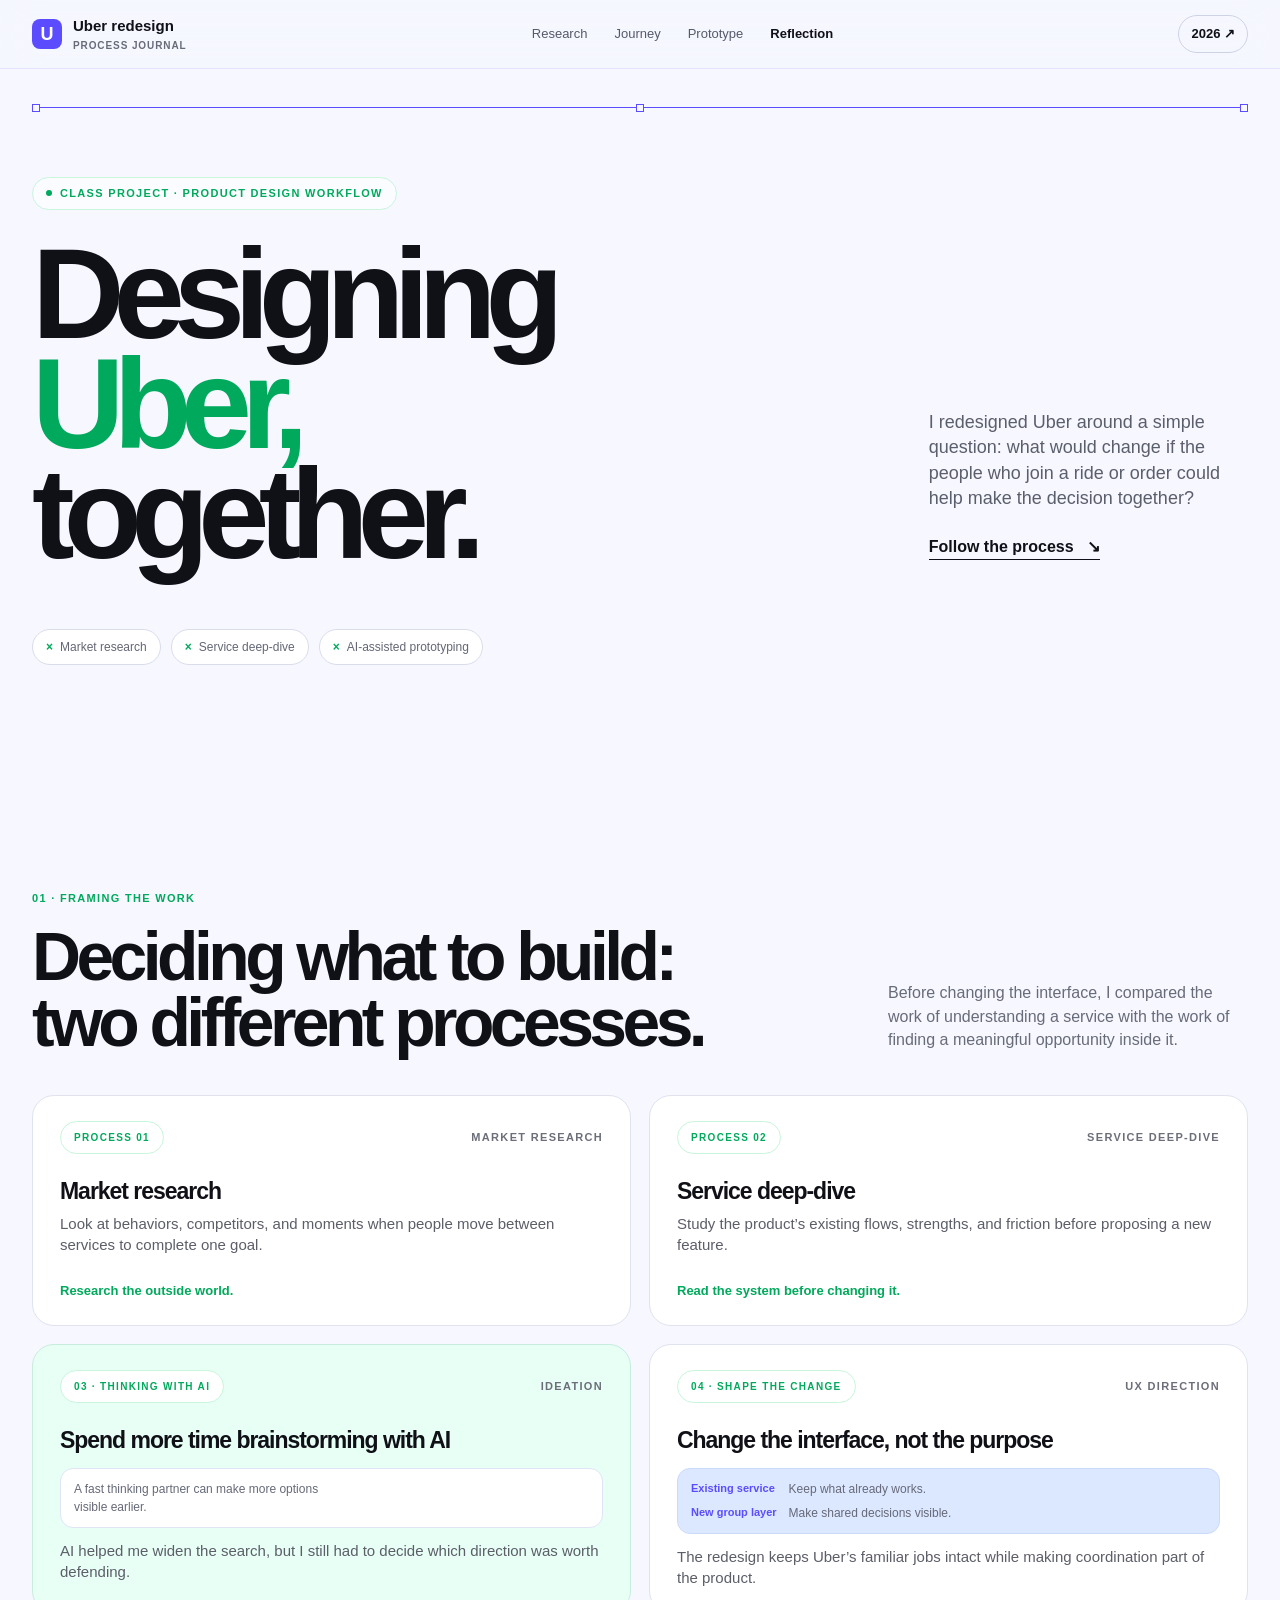
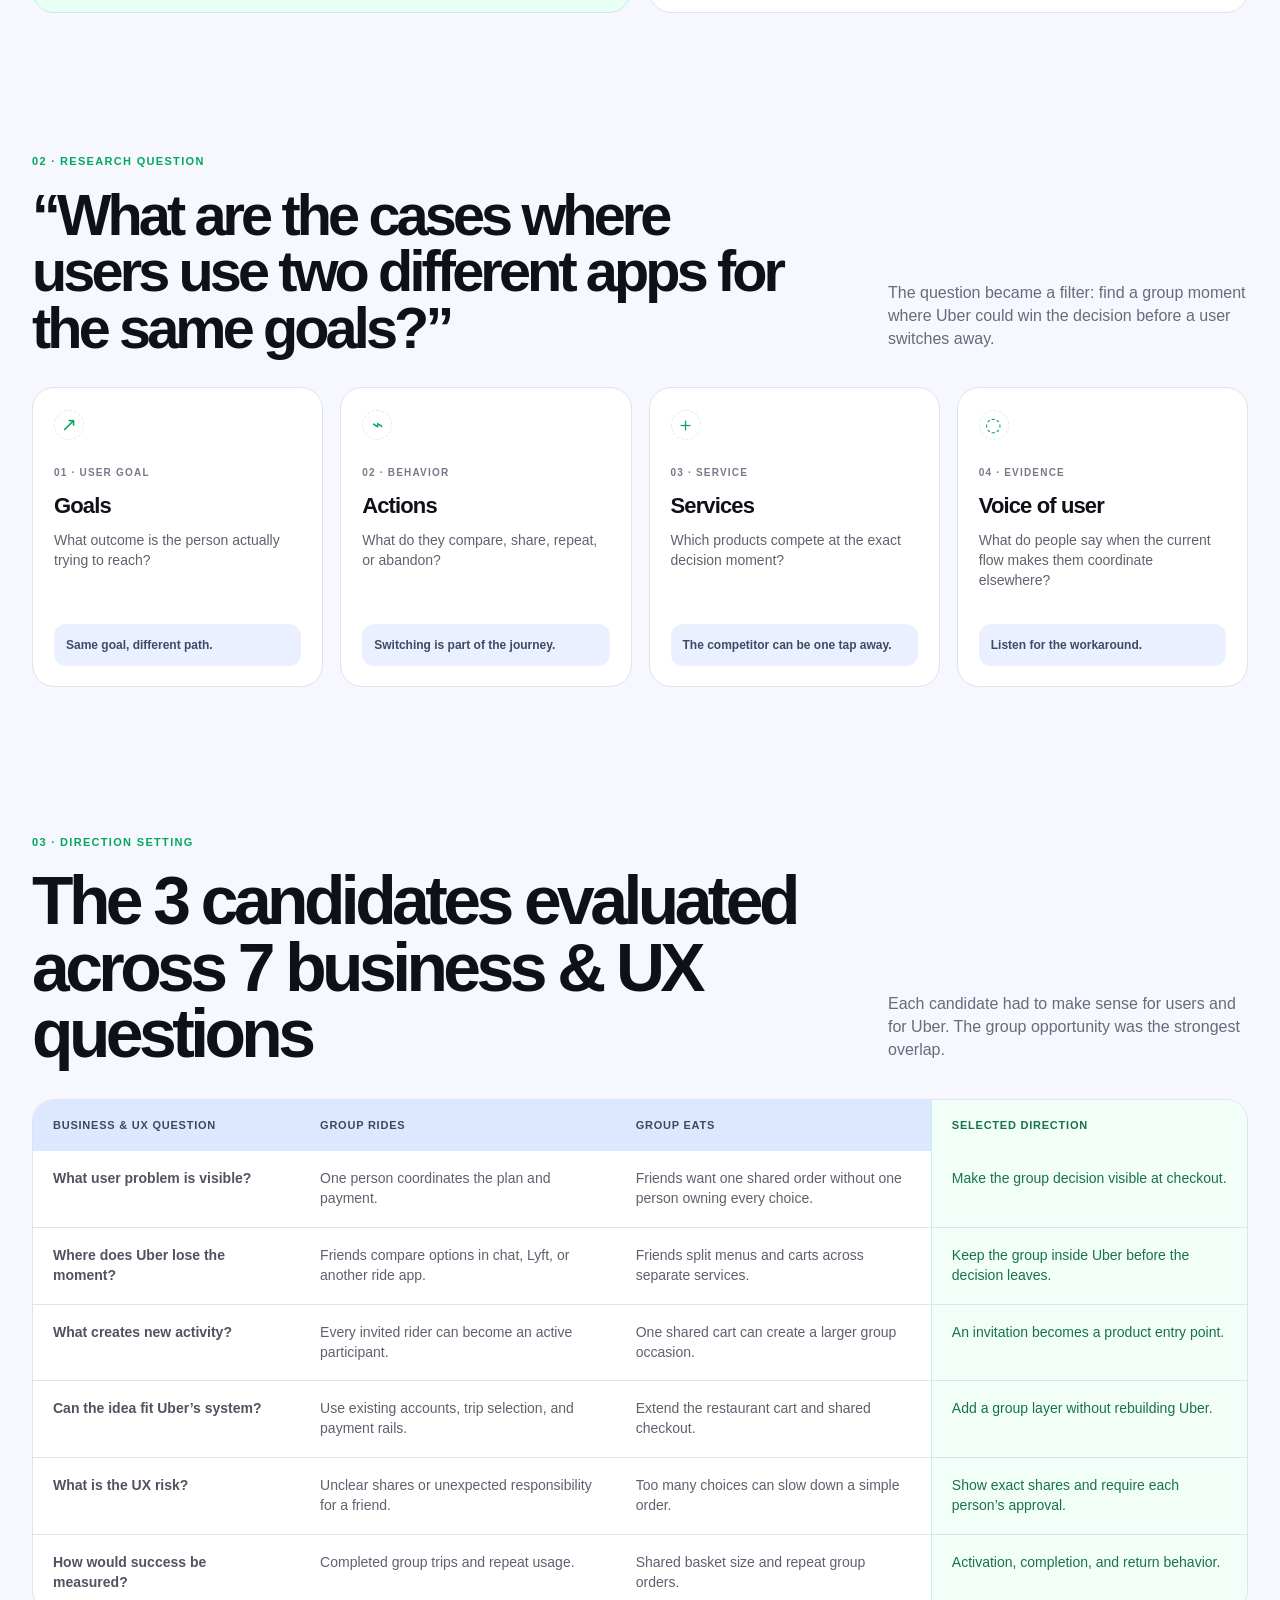
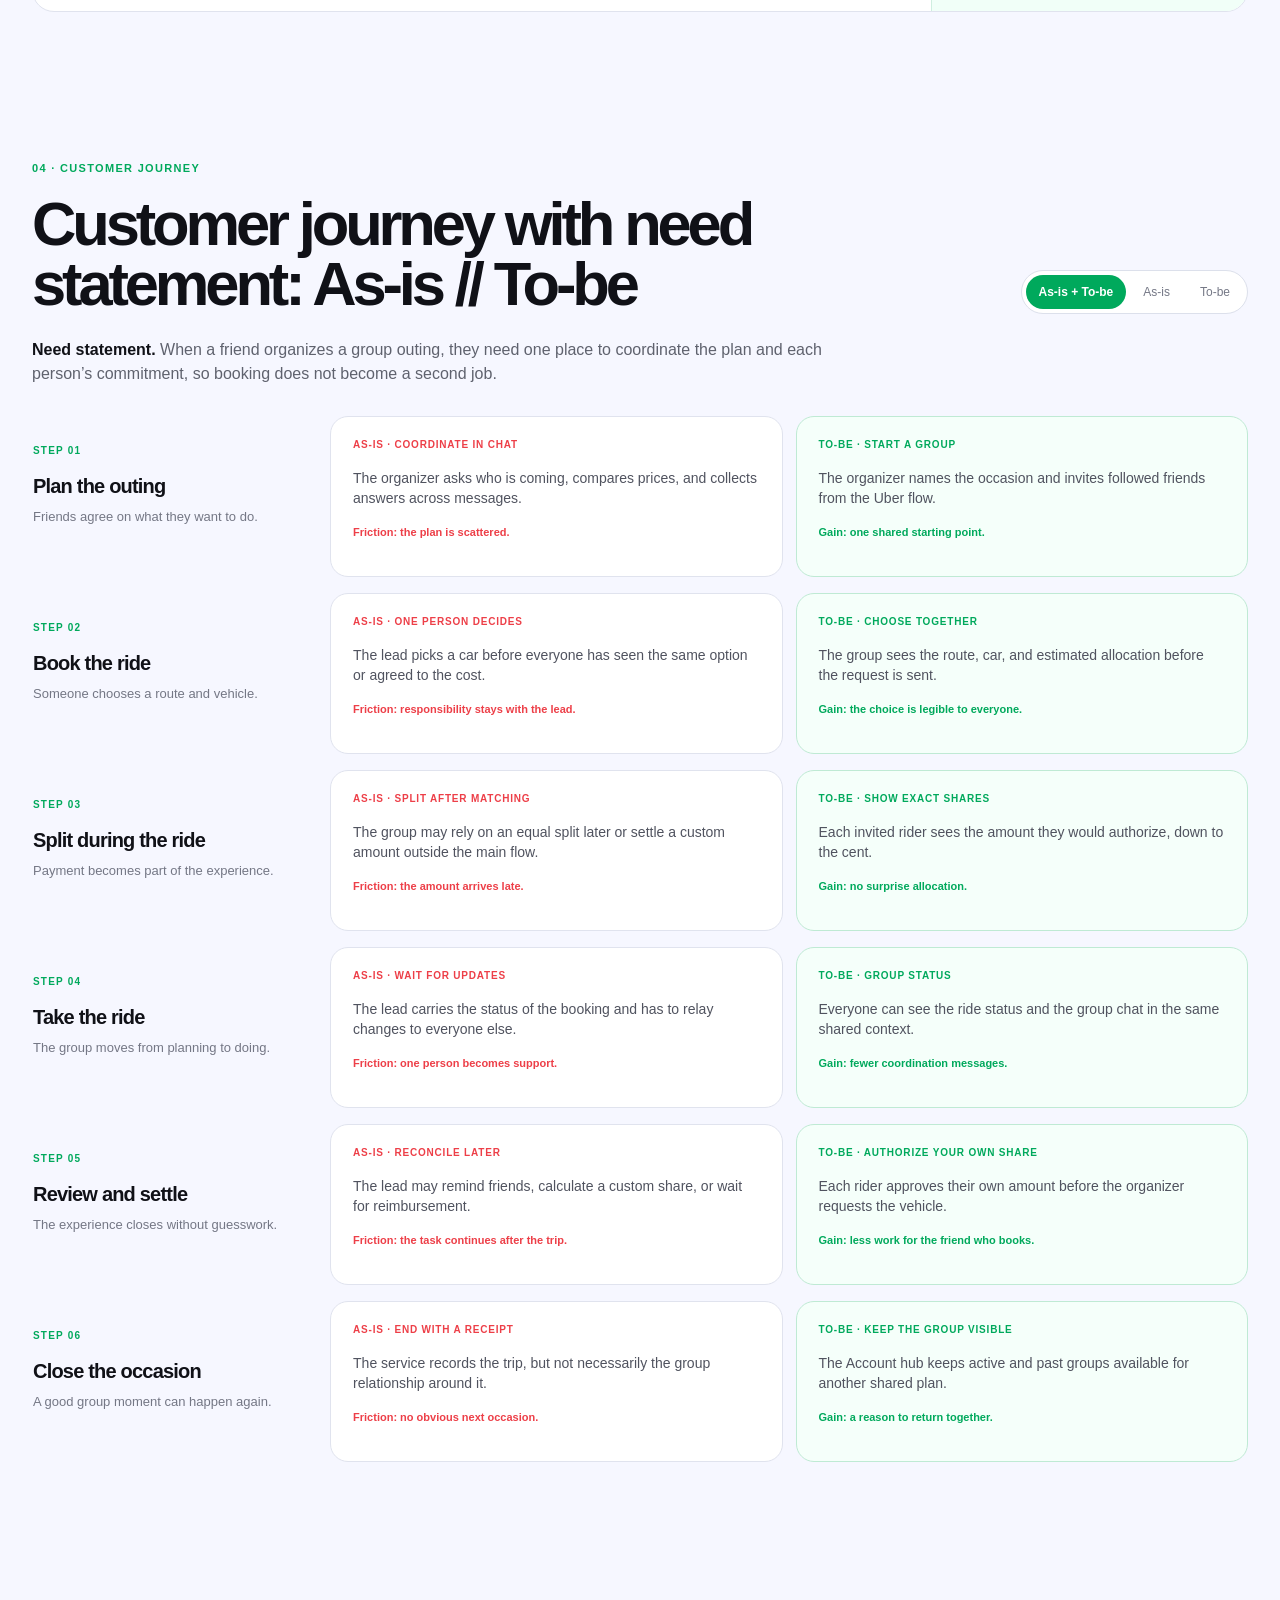
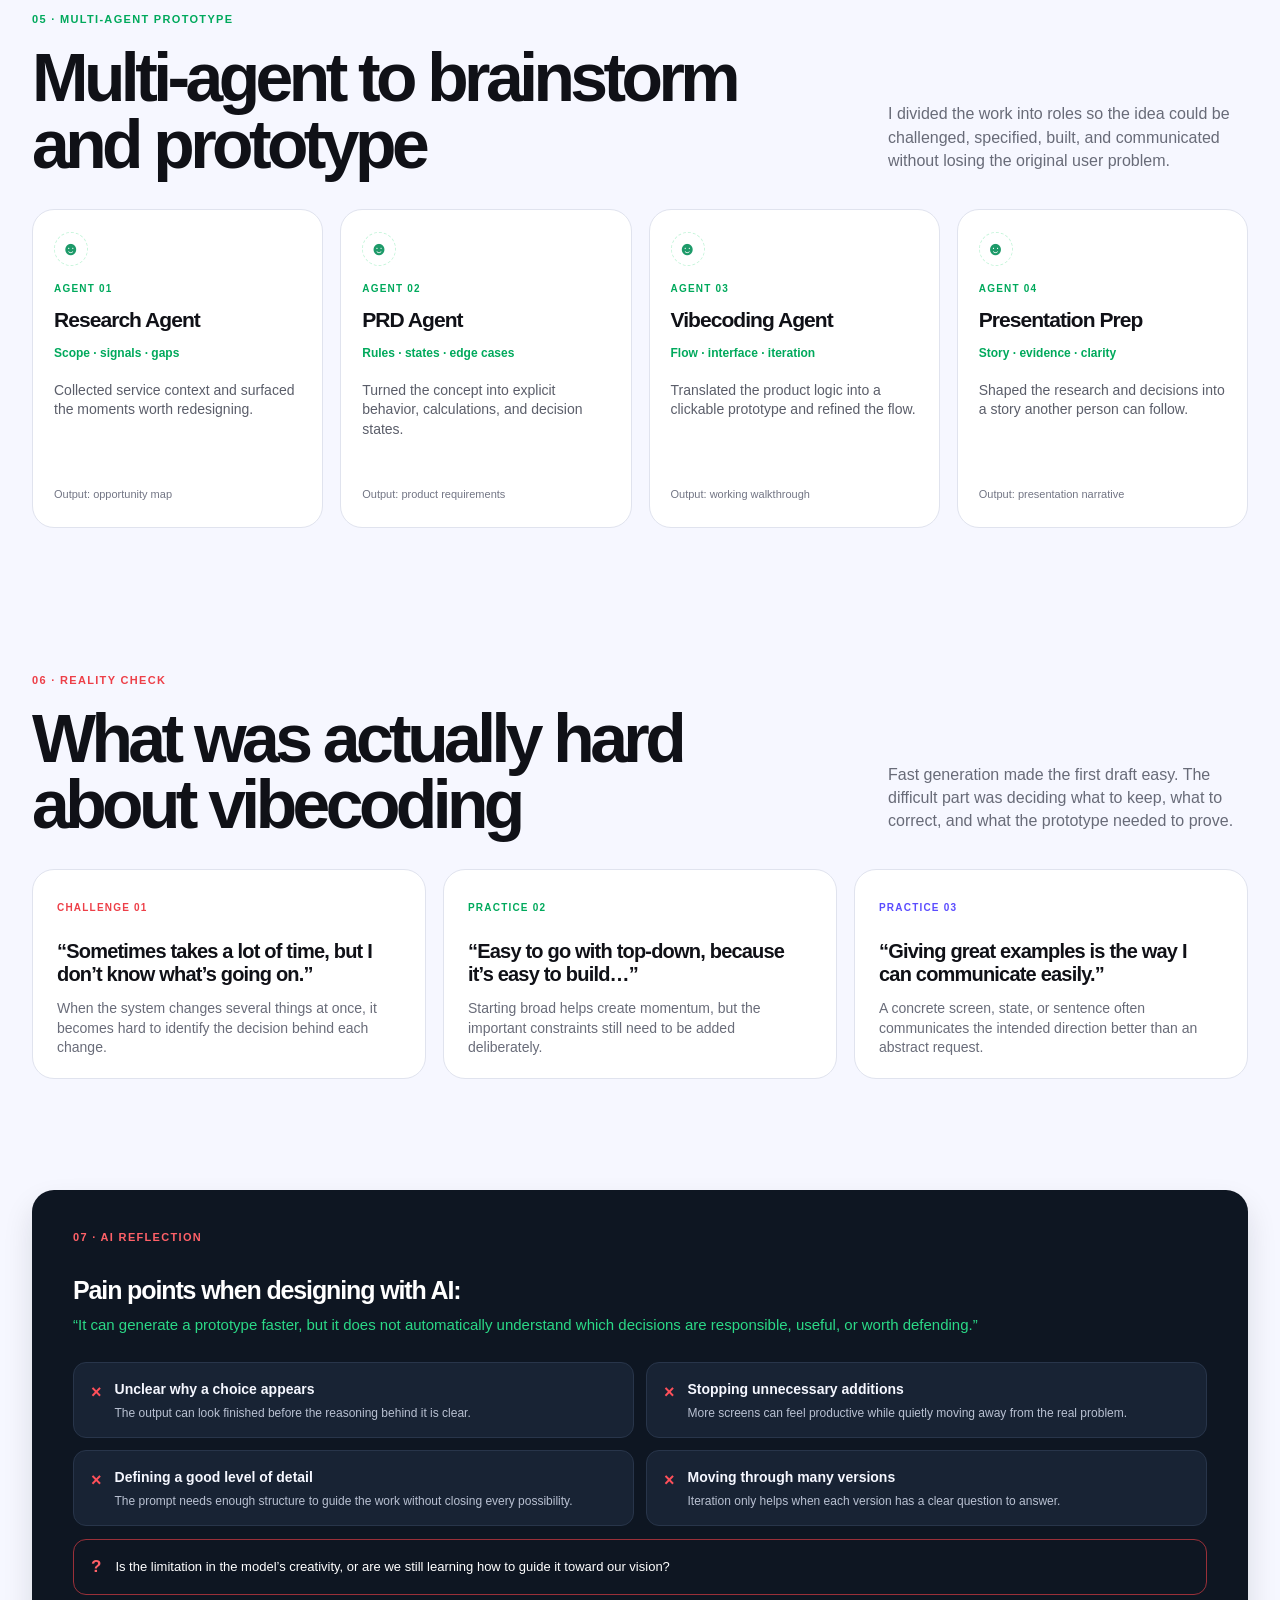
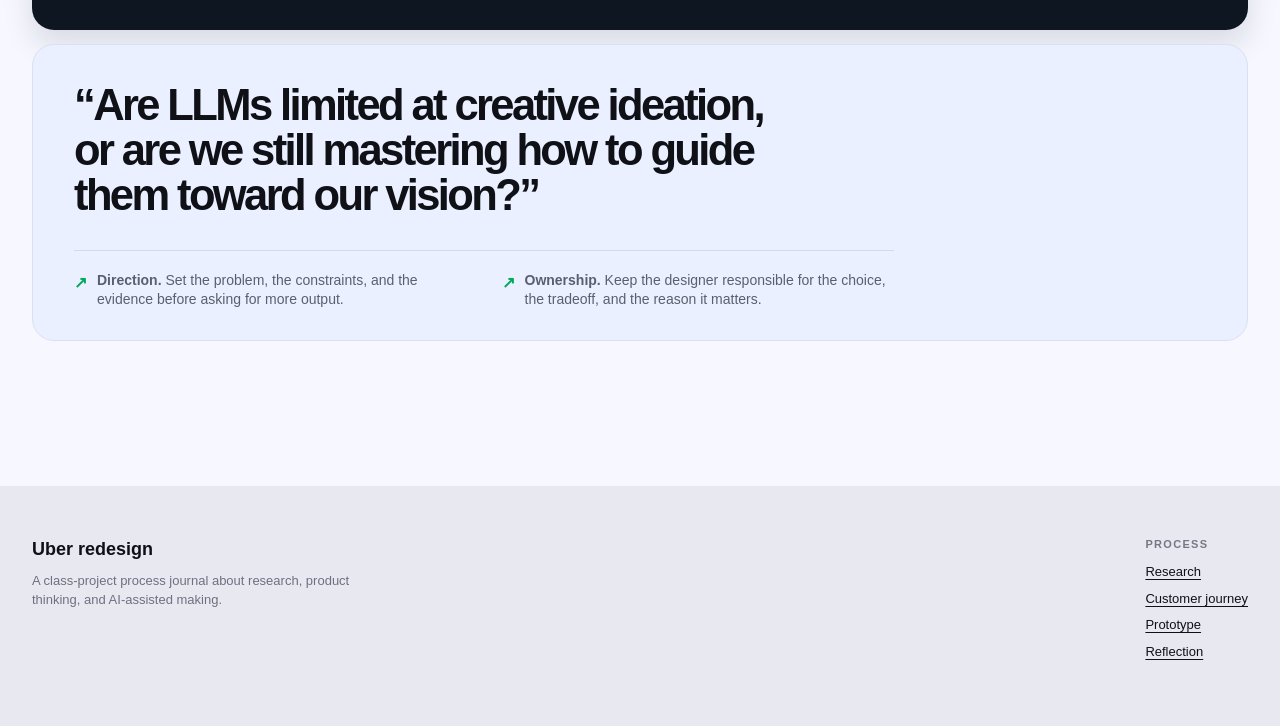
==== index.html @ 19edc10a "Add files via upload" ====
<!doctype html>
<html lang="en">
  <head>
    <meta charset="utf-8">
    <meta name="viewport" content="width=device-width, initial-scale=1">
    <meta name="theme-color" content="#f6f7ff">
    <meta name="description" content="A process journal for redesigning Uber around group rides, shared food orders, and clearer coordination.">
    <title>Uber Redesign — Process Journal</title>
    <link rel="icon" type="image/svg+xml" href="data:image/svg+xml,%3Csvg xmlns='http://www.w3.org/2000/svg' viewBox='0 0 64 64'%3E%3Crect width='64' height='64' rx='14' fill='%235b4cff'/%3E%3Ccircle cx='23' cy='32' r='7' fill='white'/%3E%3Ccircle cx='41' cy='32' r='7' fill='white'/%3E%3C/svg%3E">
    <link rel="stylesheet" href="style.css">
    <script defer src="app.js"></script>
  </head>
  <body>
    <a class="skip-link" href="#main">Skip to content</a>
    <header class="site-header">
      <nav class="nav shell" aria-label="Main navigation">
        <a class="brand" href="#top" aria-label="Uber redesign process journal">
          <span class="brand-mark">U</span>
          <span>Uber redesign <small>process journal</small></span>
        </a>
        <div class="nav-links">
          <a href="#research">Research</a>
          <a href="#journey">Journey</a>
          <a href="#prototype">Prototype</a>
          <a href="#reflection">Reflection</a>
        </div>
        <a class="nav-cta" href="#top">2026 ↗</a>
      </nav>
    </header>

    <main id="main">
      <section id="top" class="hero shell">
        <div class="hero-rule" aria-hidden="true"><span></span><span></span><span></span></div>
        <div class="hero-eyebrow"><i></i> CLASS PROJECT · PRODUCT DESIGN WORKFLOW</div>
        <div class="hero-layout">
          <div>
            <h1>Designing<br><em>Uber,</em><br>together.</h1>
          </div>
          <div class="hero-copy">
            <p>I redesigned Uber around a simple question: what would change if the people who join a ride or order could help make the decision together?</p>
            <a class="arrow-link" href="#research">Follow the process <span aria-hidden="true">↘</span></a>
          </div>
        </div>
        <div class="hero-chips" aria-label="Process themes">
          <span>Market research</span><span>Service deep-dive</span><span>AI-assisted prototyping</span>
        </div>
      </section>

      <section id="research" class="section shell">
        <div class="section-heading">
          <div><span class="section-number green">01 · FRAMING THE WORK</span><h2>Deciding what to build:<br>two different processes.</h2></div>
          <p>Before changing the interface, I compared the work of understanding a service with the work of finding a meaningful opportunity inside it.</p>
        </div>
        <div class="process-grid">
          <article class="process-card">
            <div class="card-meta"><span class="step-pill">PROCESS 01</span><span>MARKET RESEARCH</span></div>
            <h3>Market research</h3>
            <p>Look at behaviors, competitors, and moments when people move between services to complete one goal.</p>
            <strong>Research the outside world.</strong>
          </article>
          <article class="process-card">
            <div class="card-meta"><span class="step-pill">PROCESS 02</span><span>SERVICE DEEP-DIVE</span></div>
            <h3>Service deep-dive</h3>
            <p>Study the product’s existing flows, strengths, and friction before proposing a new feature.</p>
            <strong>Read the system before changing it.</strong>
          </article>
          <article class="process-card process-card--mint">
            <div class="card-meta"><span class="step-pill">03 · THINKING WITH AI</span><span>IDEATION</span></div>
            <h3>Spend more time brainstorming with AI</h3>
            <div class="mini-note">A fast thinking partner can make more options visible earlier.</div>
            <p>AI helped me widen the search, but I still had to decide which direction was worth defending.</p>
          </article>
          <article class="process-card">
            <div class="card-meta"><span class="step-pill">04 · SHAPE THE CHANGE</span><span>UX DIRECTION</span></div>
            <h3>Change the interface, not the purpose</h3>
            <div class="mini-note mini-note--blue"><b>Existing service</b><span>Keep what already works.</span><b>New group layer</b><span>Make shared decisions visible.</span></div>
            <p>The redesign keeps Uber’s familiar jobs intact while making coordination part of the product.</p>
          </article>
        </div>
      </section>

      <section id="focus" class="section shell focus-section">
        <div class="section-heading compact-heading">
          <div><span class="section-number green">02 · RESEARCH QUESTION</span><h2>“What are the cases where users use two different apps for the same goals?”</h2></div>
          <p>The question became a filter: find a group moment where Uber could win the decision before a user switches away.</p>
        </div>
        <div class="focus-grid">
          <article class="focus-card"><span class="focus-icon">↗</span><span class="focus-label">01 · USER GOAL</span><h3>Goals</h3><p>What outcome is the person actually trying to reach?</p><div class="focus-insight">Same goal, different path.</div></article>
          <article class="focus-card"><span class="focus-icon">⌁</span><span class="focus-label">02 · BEHAVIOR</span><h3>Actions</h3><p>What do they compare, share, repeat, or abandon?</p><div class="focus-insight">Switching is part of the journey.</div></article>
          <article class="focus-card"><span class="focus-icon">＋</span><span class="focus-label">03 · SERVICE</span><h3>Services</h3><p>Which products compete at the exact decision moment?</p><div class="focus-insight">The competitor can be one tap away.</div></article>
          <article class="focus-card"><span class="focus-icon">◌</span><span class="focus-label">04 · EVIDENCE</span><h3>Voice of user</h3><p>What do people say when the current flow makes them coordinate elsewhere?</p><div class="focus-insight">Listen for the workaround.</div></article>
        </div>
      </section>

      <section id="candidates" class="section shell table-section">
        <div class="section-heading compact-heading">
          <div><span class="section-number green">03 · DIRECTION SETTING</span><h2>The 3 candidates evaluated across 7 business &amp; UX questions</h2></div>
          <p>Each candidate had to make sense for users and for Uber. The group opportunity was the strongest overlap.</p>
        </div>
        <div class="candidate-table-wrap">
          <table class="candidate-table">
            <thead><tr><th>Business &amp; UX question</th><th>Group rides</th><th>Group Eats</th><th class="selected-col">Selected direction</th></tr></thead>
            <tbody>
              <tr><th>What user problem is visible?</th><td>One person coordinates the plan and payment.</td><td>Friends want one shared order without one person owning every choice.</td><td class="selected-col">Make the group decision visible at checkout.</td></tr>
              <tr><th>Where does Uber lose the moment?</th><td>Friends compare options in chat, Lyft, or another ride app.</td><td>Friends split menus and carts across separate services.</td><td class="selected-col">Keep the group inside Uber before the decision leaves.</td></tr>
              <tr><th>What creates new activity?</th><td>Every invited rider can become an active participant.</td><td>One shared cart can create a larger group occasion.</td><td class="selected-col">An invitation becomes a product entry point.</td></tr>
              <tr><th>Can the idea fit Uber’s system?</th><td>Use existing accounts, trip selection, and payment rails.</td><td>Extend the restaurant cart and shared checkout.</td><td class="selected-col">Add a group layer without rebuilding Uber.</td></tr>
              <tr><th>What is the UX risk?</th><td>Unclear shares or unexpected responsibility for a friend.</td><td>Too many choices can slow down a simple order.</td><td class="selected-col">Show exact shares and require each person’s approval.</td></tr>
              <tr><th>How would success be measured?</th><td>Completed group trips and repeat usage.</td><td>Shared basket size and repeat group orders.</td><td class="selected-col">Activation, completion, and return behavior.</td></tr>
            </tbody>
          </table>
        </div>
      </section>

      <section id="journey" class="section shell journey-section">
        <div class="section-heading compact-heading journey-heading">
          <div><span class="section-number green">04 · CUSTOMER JOURNEY</span><h2>Customer journey with need statement: As-is // To-be</h2></div>
          <div class="journey-toggle" role="group" aria-label="Journey view"><button class="is-active" type="button" data-journey-view="both">As-is + To-be</button><button type="button" data-journey-view="as-is">As-is</button><button type="button" data-journey-view="to-be">To-be</button></div>
        </div>
        <p class="need-statement"><strong>Need statement.</strong> When a friend organizes a group outing, they need one place to coordinate the plan and each person’s commitment, so booking does not become a second job.</p>
        <div class="journey-list">
          <article class="journey-row">
            <div class="journey-step"><span>STEP 01</span><h3>Plan the outing</h3><p>Friends agree on what they want to do.</p></div>
            <div class="journey-state as-is"><b>AS-IS · COORDINATE IN CHAT</b><p>The organizer asks who is coming, compares prices, and collects answers across messages.</p><small>Friction: the plan is scattered.</small></div>
            <div class="journey-state to-be"><b>TO-BE · START A GROUP</b><p>The organizer names the occasion and invites followed friends from the Uber flow.</p><small>Gain: one shared starting point.</small></div>
          </article>
          <article class="journey-row">
            <div class="journey-step"><span>STEP 02</span><h3>Book the ride</h3><p>Someone chooses a route and vehicle.</p></div>
            <div class="journey-state as-is"><b>AS-IS · ONE PERSON DECIDES</b><p>The lead picks a car before everyone has seen the same option or agreed to the cost.</p><small>Friction: responsibility stays with the lead.</small></div>
            <div class="journey-state to-be"><b>TO-BE · CHOOSE TOGETHER</b><p>The group sees the route, car, and estimated allocation before the request is sent.</p><small>Gain: the choice is legible to everyone.</small></div>
          </article>
          <article class="journey-row">
            <div class="journey-step"><span>STEP 03</span><h3>Split during the ride</h3><p>Payment becomes part of the experience.</p></div>
            <div class="journey-state as-is"><b>AS-IS · SPLIT AFTER MATCHING</b><p>The group may rely on an equal split later or settle a custom amount outside the main flow.</p><small>Friction: the amount arrives late.</small></div>
            <div class="journey-state to-be"><b>TO-BE · SHOW EXACT SHARES</b><p>Each invited rider sees the amount they would authorize, down to the cent.</p><small>Gain: no surprise allocation.</small></div>
          </article>
          <article class="journey-row">
            <div class="journey-step"><span>STEP 04</span><h3>Take the ride</h3><p>The group moves from planning to doing.</p></div>
            <div class="journey-state as-is"><b>AS-IS · WAIT FOR UPDATES</b><p>The lead carries the status of the booking and has to relay changes to everyone else.</p><small>Friction: one person becomes support.</small></div>
            <div class="journey-state to-be"><b>TO-BE · GROUP STATUS</b><p>Everyone can see the ride status and the group chat in the same shared context.</p><small>Gain: fewer coordination messages.</small></div>
          </article>
          <article class="journey-row">
            <div class="journey-step"><span>STEP 05</span><h3>Review and settle</h3><p>The experience closes without guesswork.</p></div>
            <div class="journey-state as-is"><b>AS-IS · RECONCILE LATER</b><p>The lead may remind friends, calculate a custom share, or wait for reimbursement.</p><small>Friction: the task continues after the trip.</small></div>
            <div class="journey-state to-be"><b>TO-BE · AUTHORIZE YOUR OWN SHARE</b><p>Each rider approves their own amount before the organizer requests the vehicle.</p><small>Gain: less work for the friend who books.</small></div>
          </article>
          <article class="journey-row">
            <div class="journey-step"><span>STEP 06</span><h3>Close the occasion</h3><p>A good group moment can happen again.</p></div>
            <div class="journey-state as-is"><b>AS-IS · END WITH A RECEIPT</b><p>The service records the trip, but not necessarily the group relationship around it.</p><small>Friction: no obvious next occasion.</small></div>
            <div class="journey-state to-be"><b>TO-BE · KEEP THE GROUP VISIBLE</b><p>The Account hub keeps active and past groups available for another shared plan.</p><small>Gain: a reason to return together.</small></div>
          </article>
        </div>
      </section>

      <section id="prototype" class="section shell prototype-section">
        <div class="section-heading compact-heading">
          <div><span class="section-number green">05 · MULTI-AGENT PROTOTYPE</span><h2>Multi-agent to brainstorm and prototype</h2></div>
          <p>I divided the work into roles so the idea could be challenged, specified, built, and communicated without losing the original user problem.</p>
        </div>
        <div class="agent-grid">
          <article class="agent-card"><span class="agent-avatar">☻</span><span class="agent-id">AGENT 01</span><h3>Research Agent</h3><b>Scope · signals · gaps</b><p>Collected service context and surfaced the moments worth redesigning.</p><small>Output: opportunity map</small></article>
          <article class="agent-card"><span class="agent-avatar">☻</span><span class="agent-id">AGENT 02</span><h3>PRD Agent</h3><b>Rules · states · edge cases</b><p>Turned the concept into explicit behavior, calculations, and decision states.</p><small>Output: product requirements</small></article>
          <article class="agent-card"><span class="agent-avatar">☻</span><span class="agent-id">AGENT 03</span><h3>Vibecoding Agent</h3><b>Flow · interface · iteration</b><p>Translated the product logic into a clickable prototype and refined the flow.</p><small>Output: working walkthrough</small></article>
          <article class="agent-card"><span class="agent-avatar">☻</span><span class="agent-id">AGENT 04</span><h3>Presentation Prep</h3><b>Story · evidence · clarity</b><p>Shaped the research and decisions into a story another person can follow.</p><small>Output: presentation narrative</small></article>
        </div>
      </section>

      <section id="hard" class="section shell hard-section">
        <div class="section-heading compact-heading">
          <div><span class="section-number coral">06 · REALITY CHECK</span><h2>What was actually hard about vibecoding</h2></div>
          <p>Fast generation made the first draft easy. The difficult part was deciding what to keep, what to correct, and what the prototype needed to prove.</p>
        </div>
        <div class="quote-grid">
          <article><span class="quote-tag">CHALLENGE 01</span><h3>“Sometimes takes a lot of time, but I don’t know what’s going on.”</h3><p>When the system changes several things at once, it becomes hard to identify the decision behind each change.</p></article>
          <article><span class="quote-tag mint">PRACTICE 02</span><h3>“Easy to go with top-down, because it’s easy to build…”</h3><p>Starting broad helps create momentum, but the important constraints still need to be added deliberately.</p></article>
          <article><span class="quote-tag blue">PRACTICE 03</span><h3>“Giving great examples is the way I can communicate easily.”</h3><p>A concrete screen, state, or sentence often communicates the intended direction better than an abstract request.</p></article>
        </div>
      </section>

      <section id="reflection" class="section shell reflection-section">
        <div class="pain-panel">
          <span class="pain-kicker">07 · AI REFLECTION</span>
          <h2>Pain points when designing with AI:</h2>
          <p class="pain-lead">“It can generate a prototype faster, but it does not automatically understand which decisions are responsible, useful, or worth defending.”</p>
          <div class="pain-grid">
            <article><span>×</span><div><h3>Unclear why a choice appears</h3><p>The output can look finished before the reasoning behind it is clear.</p></div></article>
            <article><span>×</span><div><h3>Stopping unnecessary additions</h3><p>More screens can feel productive while quietly moving away from the real problem.</p></div></article>
            <article><span>×</span><div><h3>Defining a good level of detail</h3><p>The prompt needs enough structure to guide the work without closing every possibility.</p></div></article>
            <article><span>×</span><div><h3>Moving through many versions</h3><p>Iteration only helps when each version has a clear question to answer.</p></div></article>
          </div>
          <div class="pain-question"><span>?</span><p>Is the limitation in the model’s creativity, or are we still learning how to guide it toward our vision?</p></div>
        </div>
        <div class="reflection-card">
          <h2>“Are LLMs limited at creative ideation, or are we still mastering how to guide them toward our vision?”</h2>
          <div class="reflection-columns">
            <div><span>↗</span><p><b>Direction.</b> Set the problem, the constraints, and the evidence before asking for more output.</p></div>
            <div><span>↗</span><p><b>Ownership.</b> Keep the designer responsible for the choice, the tradeoff, and the reason it matters.</p></div>
          </div>
        </div>
      </section>
    </main>

    <footer class="footer"><div class="shell footer-inner"><div><strong>Uber redesign</strong><p>A class-project process journal about research, product thinking, and AI-assisted making.</p></div><div class="footer-links"><span>PROCESS</span><a href="#research">Research</a><a href="#journey">Customer journey</a><a href="#prototype">Prototype</a><a href="#reflection">Reflection</a></div></div></footer>
  </body>
</html>
---- style.css ----
:root {
  color-scheme: light;
  --ink: #101117;
  --muted: #686b78;
  --paper: #f6f7ff;
  --white: #fff;
  --line: #e0e3ee;
  --lavender: #eaf0ff;
  --blue: #dce8ff;
  --mint: #e8fff6;
  --green: #00a95c;
  --green-soft: #c8f5dc;
  --coral: #ed3f48;
  --coral-soft: #fff0ed;
  --violet: #5b4cff;
  --dark: #0e1622;
  --radius: 22px;
}

* { box-sizing: border-box; }
html { scroll-behavior: smooth; }
body { margin: 0; background: var(--paper); color: var(--ink); font-family: -apple-system, BlinkMacSystemFont, "Segoe UI", Arial, sans-serif; line-height: 1.5; }
a { color: inherit; }
button { font: inherit; cursor: pointer; }
a:focus-visible, button:focus-visible { outline: 3px solid var(--violet); outline-offset: 3px; }
.skip-link { position: absolute; top: -100px; left: 16px; z-index: 20; padding: 10px 14px; background: var(--white); border-radius: 8px; }
.skip-link:focus { top: 12px; }
.shell { width: min(1240px, calc(100% - 64px)); margin-inline: auto; }

.site-header { position: sticky; top: 0; z-index: 10; border-bottom: 1px solid rgba(89, 76, 255, .12); background: rgba(246, 247, 255, .9); backdrop-filter: blur(18px); }
.nav { display: flex; align-items: center; justify-content: space-between; min-height: 68px; gap: 24px; }
.brand { display: inline-flex; align-items: center; gap: 11px; text-decoration: none; font-size: 15px; font-weight: 800; white-space: nowrap; }
.brand small { display: block; margin-top: 1px; color: var(--muted); font-size: 10px; font-weight: 600; letter-spacing: .09em; text-transform: uppercase; }
.brand-mark { display: grid; place-items: center; width: 30px; height: 30px; border-radius: 8px; background: var(--violet); color: #fff; font-size: 18px; }
.nav-links { display: flex; gap: 27px; }
.nav-links a, .nav-cta { color: #565968; font-size: 13px; text-decoration: none; }
.nav-links a:hover, .nav-links a.is-current, .nav-cta:hover { color: var(--ink); }
.nav-links a.is-current { font-weight: 800; }
.nav-cta { padding: 8px 12px; border: 1px solid #cdd2e4; border-radius: 999px; color: var(--ink); font-weight: 700; }

.hero { min-height: 690px; padding-top: 38px; }
.hero-rule { display: flex; justify-content: space-between; height: 9px; margin-bottom: 61px; border-top: 1px solid var(--violet); }
.hero-rule span { width: 8px; height: 8px; margin-top: -4px; border: 1px solid var(--violet); background: var(--paper); }
.hero-eyebrow, .section-number, .card-meta, .focus-label, .agent-id, .quote-tag, .pain-kicker, .footer-links span { font-size: 11px; font-weight: 800; letter-spacing: .12em; text-transform: uppercase; }
.hero-eyebrow { display: inline-flex; align-items: center; gap: 8px; padding: 7px 13px; border: 1px solid var(--green-soft); border-radius: 999px; color: var(--green); background: rgba(255,255,255,.64); }
.hero-eyebrow i { width: 6px; height: 6px; border-radius: 50%; background: var(--green); }
.hero-layout { display: grid; grid-template-columns: minmax(0, 1.45fr) minmax(260px, .55fr); gap: 55px; align-items: end; margin-top: 29px; }
.hero h1 { margin: 0; font-size: clamp(4.4rem, 10vw, 9.8rem); letter-spacing: -.085em; line-height: .86; font-weight: 760; }
.hero h1 em { color: var(--green); font-style: normal; }
.hero-copy { max-width: 335px; padding-bottom: 10px; }
.hero-copy p { margin: 0 0 23px; color: #5b5e6b; font-size: 18px; line-height: 1.42; }
.arrow-link { font-weight: 800; text-decoration: none; border-bottom: 1px solid currentColor; padding-bottom: 4px; }
.arrow-link span { margin-left: 9px; }
.hero-chips { display: flex; flex-wrap: wrap; gap: 10px; margin-top: 60px; }
.hero-chips span, .step-pill { padding: 8px 13px; border: 1px solid #d9ddea; border-radius: 999px; background: #fff; color: #646775; font-size: 12px; }
.hero-chips span::before { content: "×"; margin-right: 7px; color: var(--green); font-weight: 800; }

.section { padding-top: 126px; scroll-margin-top: 82px; }
.section-heading { display: flex; align-items: end; justify-content: space-between; gap: 44px; margin-bottom: 38px; }
.section-heading > div { max-width: 780px; }
.section-number { color: #737785; }
.section-number.green { color: var(--green); }
.section-number.coral { color: var(--coral); }
.section-heading h2 { margin: 15px 0 0; font-size: clamp(2.8rem, 5.3vw, 5.7rem); letter-spacing: -.067em; line-height: .98; font-weight: 750; }
.section-heading > p { max-width: 360px; margin: 0 0 6px; color: var(--muted); font-size: 16px; line-height: 1.45; }
.compact-heading { margin-bottom: 31px; }

.process-grid { display: grid; grid-template-columns: 1fr 1fr; gap: 18px; }
.process-card { min-height: 220px; padding: 25px 27px 24px; border: 1px solid var(--line); border-radius: var(--radius); background: #fff; }
.process-card--mint { background: var(--mint); border-color: #c7eddd; }
.card-meta { display: flex; align-items: center; justify-content: space-between; gap: 15px; color: #6c6e79; }
.step-pill { border-color: var(--green-soft); color: var(--green); font-size: 10px; }
.process-card h3 { margin: 25px 0 10px; font-size: 23px; letter-spacing: -.045em; line-height: 1.05; }
.process-card p { margin: 0; color: #5c5e68; font-size: 15px; line-height: 1.4; }
.process-card > strong { display: block; margin-top: 26px; color: var(--green); font-size: 13px; }
.mini-note { display: grid; grid-template-columns: 1fr 1fr; gap: 6px 12px; margin: 16px 0 12px; padding: 11px 13px; border: 1px solid #dfe5f5; border-radius: 13px; background: #fff; color: #666978; font-size: 12px; }
.mini-note--blue { grid-template-columns: auto 1fr; background: var(--blue); border-color: #cbdafa; }
.mini-note--blue b { color: var(--violet); font-size: 11px; }

.focus-section { padding-top: 135px; }
.focus-section .section-heading h2 { max-width: 890px; font-size: clamp(2.4rem, 4.5vw, 4.8rem); }
.focus-grid { display: grid; grid-template-columns: repeat(4, 1fr); gap: 17px; }
.focus-card { min-height: 286px; padding: 22px 21px 20px; border: 1px solid var(--line); border-radius: var(--radius); background: #fff; }
.focus-icon { display: grid; place-items: center; width: 30px; height: 30px; border: 1px dashed var(--green-soft); border-radius: 50%; color: var(--green); font-size: 19px; }
.focus-label { display: block; margin-top: 25px; color: #777a87; font-size: 10px; }
.focus-card h3 { margin: 9px 0 9px; font-size: 22px; letter-spacing: -.04em; }
.focus-card p { min-height: 76px; margin: 0; color: #5f626f; font-size: 14px; line-height: 1.42; }
.focus-insight { margin-top: 17px; padding: 12px; border-radius: 12px; background: var(--lavender); color: #3f4a67; font-size: 12px; font-weight: 700; }

.table-section { padding-top: 142px; }
.candidate-table-wrap { overflow-x: auto; border: 1px solid var(--line); border-radius: var(--radius); background: #fff; }
.candidate-table { width: 100%; min-width: 820px; border-collapse: collapse; table-layout: fixed; }
.candidate-table th, .candidate-table td { padding: 18px 20px; border-bottom: 1px solid var(--line); text-align: left; vertical-align: top; font-size: 14px; line-height: 1.42; }
.candidate-table thead th { background: var(--blue); color: #424759; font-size: 11px; letter-spacing: .07em; text-transform: uppercase; }
.candidate-table thead th:first-child { width: 22%; }
.candidate-table thead th:not(:first-child) { width: 26%; }
.candidate-table tbody th { color: #505360; font-weight: 700; }
.candidate-table tbody td { color: #5e616e; }
.candidate-table tr:last-child th, .candidate-table tr:last-child td { border-bottom: 0; }
.candidate-table .selected-col { background: #f1fff8; border-left: 1px solid #cfeee0; color: #197248; }

.journey-section { padding-top: 143px; }
.journey-heading { align-items: end; }
.journey-heading h2 { font-size: clamp(2.6rem, 4.8vw, 5.2rem); }
.journey-toggle { display: flex; gap: 4px; padding: 4px; border: 1px solid #dce0eb; border-radius: 999px; background: #fff; white-space: nowrap; }
.journey-toggle button { border: 0; border-radius: 999px; padding: 8px 13px; background: transparent; color: #757886; font-size: 12px; }
.journey-toggle button.is-active { background: var(--green); color: #fff; font-weight: 800; }
.need-statement { max-width: 820px; margin: -7px 0 30px; color: #5f626e; font-size: 16px; }
.need-statement strong { color: var(--ink); }
.journey-list { display: grid; gap: 16px; }
.journey-row { display: grid; grid-template-columns: minmax(145px, .63fr) minmax(260px, 1fr) minmax(260px, 1fr); gap: 13px; align-items: stretch; }
.journey-step, .journey-state { min-height: 161px; padding: 20px 22px; border: 1px solid var(--line); border-radius: 18px; background: #fff; }
.journey-step { background: transparent; border-color: transparent; padding-left: 0; }
.journey-step > span { color: var(--green); font-size: 10px; font-weight: 800; letter-spacing: .12em; }
.journey-step h3 { margin: 10px 0 7px; font-size: 20px; letter-spacing: -.04em; }
.journey-step p { margin: 0; color: #747785; font-size: 13px; line-height: 1.38; }
.journey-state b { display: block; margin-bottom: 16px; color: var(--coral); font-size: 10px; letter-spacing: .08em; }
.journey-state p { margin: 0; color: #50535f; font-size: 14px; line-height: 1.43; }
.journey-state small { display: block; margin-top: 16px; color: var(--coral); font-size: 11px; font-weight: 700; }
.journey-state.to-be { border-color: #bfead4; background: #f5fffa; }
.journey-state.to-be b, .journey-state.to-be small { color: var(--green); }
.journey-section.view-as-is .journey-state.to-be, .journey-section.view-to-be .journey-state.as-is { display: none; }
.journey-section.view-as-is .journey-row, .journey-section.view-to-be .journey-row { grid-template-columns: minmax(145px, .63fr) minmax(260px, 1fr); }

.prototype-section { padding-top: 144px; }
.agent-grid { display: grid; grid-template-columns: repeat(4, 1fr); gap: 17px; }
.agent-card { min-height: 280px; padding: 22px 21px; border: 1px solid var(--line); border-radius: var(--radius); background: #fff; }
.agent-avatar { display: grid; place-items: center; width: 34px; height: 34px; border: 1px dashed var(--green-soft); border-radius: 50%; color: #1d9a69; font-size: 19px; }
.agent-id { display: block; margin-top: 15px; color: var(--green); font-size: 10px; }
.agent-card h3 { margin: 8px 0 4px; font-size: 21px; letter-spacing: -.045em; }
.agent-card b { color: var(--green); font-size: 12px; }
.agent-card p { min-height: 86px; margin: 17px 0 14px; color: #5b5e6a; font-size: 14px; line-height: 1.4; }
.agent-card small { color: #727584; font-size: 11px; }

.hard-section { padding-top: 139px; }
.quote-grid { display: grid; grid-template-columns: repeat(3, 1fr); gap: 17px; }
.quote-grid article { min-height: 210px; padding: 24px 24px 20px; border: 1px solid var(--line); border-radius: var(--radius); background: #fff; }
.quote-tag { color: var(--coral); font-size: 10px; }
.quote-tag.mint { color: var(--green); }
.quote-tag.blue { color: var(--violet); }
.quote-grid h3 { margin: 22px 0 14px; font-size: 20px; letter-spacing: -.04em; line-height: 1.12; }
.quote-grid p { margin: 0; color: #696c79; font-size: 14px; line-height: 1.4; }

.reflection-section { padding-top: 111px; padding-bottom: 145px; }
.pain-panel { padding: 34px 41px 35px; border-radius: var(--radius); background: var(--dark); color: #fff; box-shadow: 0 15px 30px rgba(14, 22, 34, .12); }
.pain-kicker { color: #ff6168; }
.pain-panel h2 { margin: 24px 0 4px; font-size: 25px; letter-spacing: -.045em; }
.pain-lead { margin: 0 0 27px; color: #2bd987; font-size: 15px; line-height: 1.4; }
.pain-grid { display: grid; grid-template-columns: 1fr 1fr; gap: 12px; }
.pain-grid article { display: flex; gap: 13px; padding: 16px 17px; border: 1px solid #28354a; border-radius: 13px; background: #182334; }
.pain-grid article > span { color: #ff505a; font-size: 18px; font-weight: 800; }
.pain-grid h3 { margin: 0 0 5px; color: #f5f7ff; font-size: 14px; }
.pain-grid p { margin: 0; color: #b9c1d2; font-size: 12px; line-height: 1.35; }
.pain-question { display: flex; gap: 14px; align-items: center; margin-top: 13px; padding: 14px 17px; border: 1px solid #9a3039; border-radius: 13px; color: #fff; }
.pain-question span { color: #ff6168; font-size: 17px; font-weight: 800; }
.pain-question p { margin: 0; font-size: 13px; }
.reflection-card { margin-top: 14px; padding: 38px 41px 30px; border: 1px solid #dce1ef; border-radius: var(--radius); background: var(--lavender); }
.reflection-card h2 { max-width: 720px; margin: 0 0 31px; font-size: clamp(1.9rem, 3.4vw, 3.35rem); letter-spacing: -.06em; line-height: 1.04; }
.reflection-columns { display: grid; grid-template-columns: 1fr 1fr; gap: 35px; max-width: 820px; padding-top: 20px; border-top: 1px solid #d2d9ed; }
.reflection-columns > div { display: flex; gap: 10px; }
.reflection-columns span { color: var(--green); font-weight: 900; }
.reflection-columns p { margin: 0; color: #5b5f6d; font-size: 14px; line-height: 1.4; }

.footer { padding: 50px 0 65px; background: #e8e9f0; }
.footer-inner { display: flex; justify-content: space-between; gap: 35px; }
.footer strong { font-size: 18px; }
.footer p { max-width: 340px; margin: 8px 0 0; color: #6d7080; font-size: 13px; }
.footer-links { display: flex; flex-direction: column; gap: 7px; font-size: 13px; }
.footer-links span { margin-bottom: 3px; color: #747785; }
.footer-links a { text-underline-offset: 3px; }

@media (max-width: 1000px) {
  .shell { width: min(100% - 46px, 1240px); }
  .hero { min-height: auto; padding-bottom: 80px; }
  .hero-layout { gap: 30px; }
  .focus-grid, .agent-grid { grid-template-columns: repeat(2, 1fr); }
  .journey-row { grid-template-columns: 1fr 1fr; }
  .journey-step { grid-column: 1 / -1; min-height: auto; padding: 0 0 4px; }
  .journey-section.view-as-is .journey-row, .journey-section.view-to-be .journey-row { grid-template-columns: 1fr; }
}

@media (max-width: 720px) {
  .shell { width: calc(100% - 34px); }
  .nav { min-height: 61px; }
  .nav-links { display: none; }
  .nav-cta { font-size: 12px; }
  .hero { padding-top: 27px; }
  .hero-rule { margin-bottom: 42px; }
  .hero-layout, .section-heading { display: block; }
  .hero h1 { font-size: clamp(4.1rem, 18vw, 6.7rem); }
  .hero-copy { max-width: 480px; padding-top: 30px; }
  .hero-copy p { font-size: 17px; }
  .hero-chips { margin-top: 38px; }
  .section { padding-top: 95px; }
  .section-heading h2 { font-size: clamp(2.75rem, 12vw, 4.4rem); }
  .section-heading > p { margin-top: 21px; max-width: 570px; }
  .process-grid, .focus-grid, .agent-grid, .quote-grid, .pain-grid, .reflection-columns { grid-template-columns: 1fr; }
  .process-card { min-height: auto; }
  .focus-card { min-height: auto; }
  .focus-card p { min-height: auto; }
  .table-section { padding-top: 104px; }
  .candidate-table th, .candidate-table td { padding: 14px; font-size: 13px; }
  .journey-section { padding-top: 105px; }
  .journey-toggle { margin-top: 23px; width: fit-content; }
  .journey-row { grid-template-columns: 1fr; }
  .journey-step { grid-column: auto; }
  .journey-state { min-height: auto; }
  .journey-section.view-as-is .journey-row, .journey-section.view-to-be .journey-row { grid-template-columns: 1fr; }
  .pain-panel, .reflection-card { padding: 27px 23px; }
  .pain-panel h2 { font-size: 23px; }
  .reflection-card h2 { font-size: 2rem; }
  .footer-inner { display: block; }
  .footer-links { margin-top: 30px; }
}

@media (prefers-reduced-motion: reduce) {
  html { scroll-behavior: auto; }
}
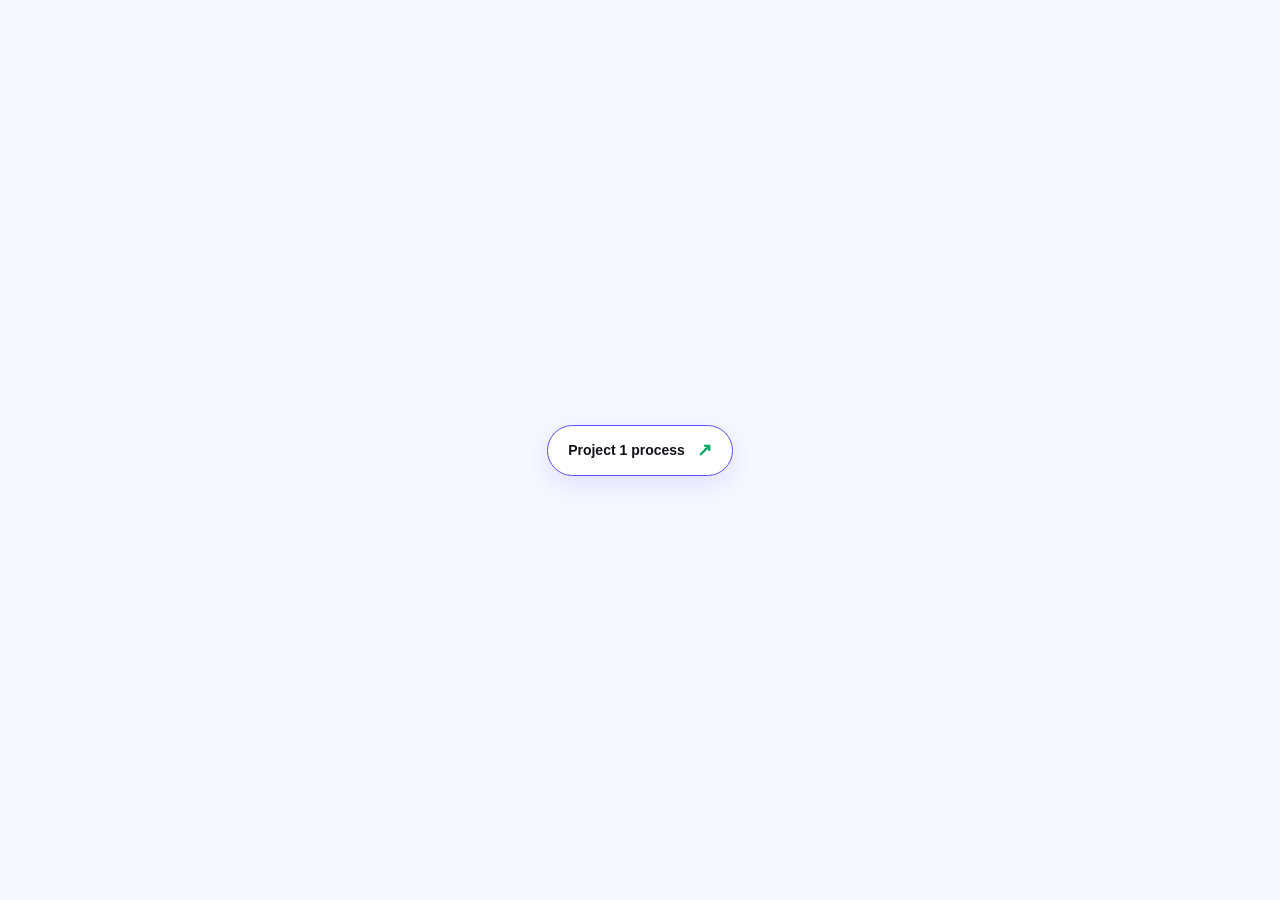
==== commit 4f205198: "Add files via upload" ====
--- a/index.html
+++ b/index.html
@@ -10,7 +10,10 @@
     <link rel="stylesheet" href="style.css">
     <script defer src="app.js"></script>
   </head>
-  <body>
+  <body class="gate-active">
+    <div class="project-gate" role="dialog" aria-labelledby="project-gate-title">
+      <button class="gate-button" type="button" data-open-project id="project-gate-title">Project 1 process <span aria-hidden="true">↗</span></button>
+    </div>
     <a class="skip-link" href="#main">Skip to content</a>
     <header class="site-header">
       <nav class="nav shell" aria-label="Main navigation">
@@ -28,7 +31,7 @@
       </nav>
     </header>
 
-    <main id="main">
+    <main id="main" tabindex="-1">
       <section id="top" class="hero shell">
         <div class="hero-rule" aria-hidden="true"><span></span><span></span><span></span></div>
         <div class="hero-eyebrow"><i></i> CLASS PROJECT · PRODUCT DESIGN WORKFLOW</div>
@@ -94,19 +97,20 @@
 
       <section id="candidates" class="section shell table-section">
         <div class="section-heading compact-heading">
-          <div><span class="section-number green">03 · DIRECTION SETTING</span><h2>The 3 candidates evaluated across 7 business &amp; UX questions</h2></div>
-          <p>Each candidate had to make sense for users and for Uber. The group opportunity was the strongest overlap.</p>
+          <div><span class="section-number green">03 · SERVICE SELECTION</span><h2>3 Candidates before deciding the services…</h2></div>
+          <p>I compared three service directions against the same business and UX questions before choosing the group opportunity for Uber.</p>
         </div>
         <div class="candidate-table-wrap">
           <table class="candidate-table">
-            <thead><tr><th>Business &amp; UX question</th><th>Group rides</th><th>Group Eats</th><th class="selected-col">Selected direction</th></tr></thead>
+            <thead><tr><th>Evaluation question</th><th>1. Google Maps: Free restroom finder</th><th>2. BrickLink: Outside-purchase tracking</th><th class="selected-col">3. Uber: Shared costs with friends *</th></tr></thead>
             <tbody>
-              <tr><th>What user problem is visible?</th><td>One person coordinates the plan and payment.</td><td>Friends want one shared order without one person owning every choice.</td><td class="selected-col">Make the group decision visible at checkout.</td></tr>
-              <tr><th>Where does Uber lose the moment?</th><td>Friends compare options in chat, Lyft, or another ride app.</td><td>Friends split menus and carts across separate services.</td><td class="selected-col">Keep the group inside Uber before the decision leaves.</td></tr>
-              <tr><th>What creates new activity?</th><td>Every invited rider can become an active participant.</td><td>One shared cart can create a larger group occasion.</td><td class="selected-col">An invitation becomes a product entry point.</td></tr>
-              <tr><th>Can the idea fit Uber’s system?</th><td>Use existing accounts, trip selection, and payment rails.</td><td>Extend the restaurant cart and shared checkout.</td><td class="selected-col">Add a group layer without rebuilding Uber.</td></tr>
-              <tr><th>What is the UX risk?</th><td>Unclear shares or unexpected responsibility for a friend.</td><td>Too many choices can slow down a simple order.</td><td class="selected-col">Show exact shares and require each person’s approval.</td></tr>
-              <tr><th>How would success be measured?</th><td>Completed group trips and repeat usage.</td><td>Shared basket size and repeat group orders.</td><td class="selected-col">Activation, completion, and return behavior.</td></tr>
+              <tr><th>Who needs it most?</th><td>Tourists exploring unfamiliar cities, delivery workers, parents, and people with specific restroom or accessibility needs.</td><td>Custom LEGO builders buying parts across multiple stores.</td><td class="selected-col">Groups of people repeatedly sharing rides, especially when participants change.</td></tr>
+              <tr><th>Would current users pay extra?</th><td>Likely low willingness. Keep essential information free: public access, cost, opening hours, and entrance directions.</td><td>Most plausible direct-payment opportunity: frequent builders can measure time saved and duplicate purchases avoided.</td><td class="selected-col">Likely limited willingness for a separate subscription. A small transaction fee or membership benefit could be tested.</td></tr>
+              <tr><th>How could the company benefit?</th><td>More frequent Maps use during outings and stronger trust in its local information.</td><td>More completed builds and repeat purchases of remaining parts.</td><td class="selected-col">More completed group bookings and repeat rides.</td></tr>
+              <tr><th>What would encourage repeat use?</th><td>Needing a restroom in another neighborhood or city, with reliable information available each time.</td><td>Starting another build or receiving another outside order.</td><td class="selected-col">Planning another outing with the same friend group.</td></tr>
+              <tr><th>Main commercial uncertainty?</th><td>Keeping availability and entry rules accurate costs money. Many potential users already use Maps, so the benefit may primarily be retention.</td><td>The feature may be too narrow for a subscription, and importing purchases could help users spend elsewhere.</td><td class="selected-col">Invitees may already use Uber. Sharing a ride can also replace several separate bookings.</td></tr>
+              <tr><th>Best early success measure?</th><td>Percentage of searches that lead to successful use of a free restroom, plus repeat feature use.</td><td>Time to reconcile an order, plus repeat purchasing.</td><td class="selected-col">Invite-to-first-booking conversion and repeat group bookings.</td></tr>
+              <tr><th>Strongest business argument?</th><td>Make Maps more useful throughout a day in an unfamiliar city.</td><td>Save committed hobbyists measurable time and money.</td><td class="selected-col">Make organizing and paying for recurring group rides easier.</td></tr>
             </tbody>
           </table>
         </div>
--- a/style.css
+++ b/style.css
@@ -23,6 +23,14 @@
 a { color: inherit; }
 button { font: inherit; cursor: pointer; }
 a:focus-visible, button:focus-visible { outline: 3px solid var(--violet); outline-offset: 3px; }
+[hidden] { display: none !important; }
+body.gate-active { min-height: 100svh; overflow: hidden; }
+body.gate-active > .site-header, body.gate-active > main, body.gate-active > .footer, body.gate-active > .skip-link { display: none; }
+.project-gate { display: grid; place-items: center; min-height: 100svh; background: var(--paper); }
+.gate-button { display: inline-flex; align-items: center; gap: 12px; padding: 14px 20px; border: 1px solid var(--violet); border-radius: 999px; background: #fff; color: var(--ink); box-shadow: 0 9px 22px rgba(91, 76, 255, .12); font-size: 14px; font-weight: 800; }
+.gate-button:hover { background: var(--lavender); transform: translateY(-1px); }
+.gate-button span { color: var(--green); font-size: 18px; line-height: 1; }
+main:focus { outline: none; }
 .skip-link { position: absolute; top: -100px; left: 16px; z-index: 20; padding: 10px 14px; background: var(--white); border-radius: 8px; }
 .skip-link:focus { top: 12px; }
 .shell { width: min(1240px, calc(100% - 64px)); margin-inline: auto; }
@@ -91,7 +99,7 @@
 .candidate-table-wrap { overflow-x: auto; border: 1px solid var(--line); border-radius: var(--radius); background: #fff; }
 .candidate-table { width: 100%; min-width: 820px; border-collapse: collapse; table-layout: fixed; }
 .candidate-table th, .candidate-table td { padding: 18px 20px; border-bottom: 1px solid var(--line); text-align: left; vertical-align: top; font-size: 14px; line-height: 1.42; }
-.candidate-table thead th { background: var(--blue); color: #424759; font-size: 11px; letter-spacing: .07em; text-transform: uppercase; }
+.candidate-table thead th { background: var(--blue); color: #424759; font-size: 11px; font-weight: 800; letter-spacing: .07em; line-height: 1.32; text-transform: uppercase; }
 .candidate-table thead th:first-child { width: 22%; }
 .candidate-table thead th:not(:first-child) { width: 26%; }
 .candidate-table tbody th { color: #505360; font-weight: 700; }
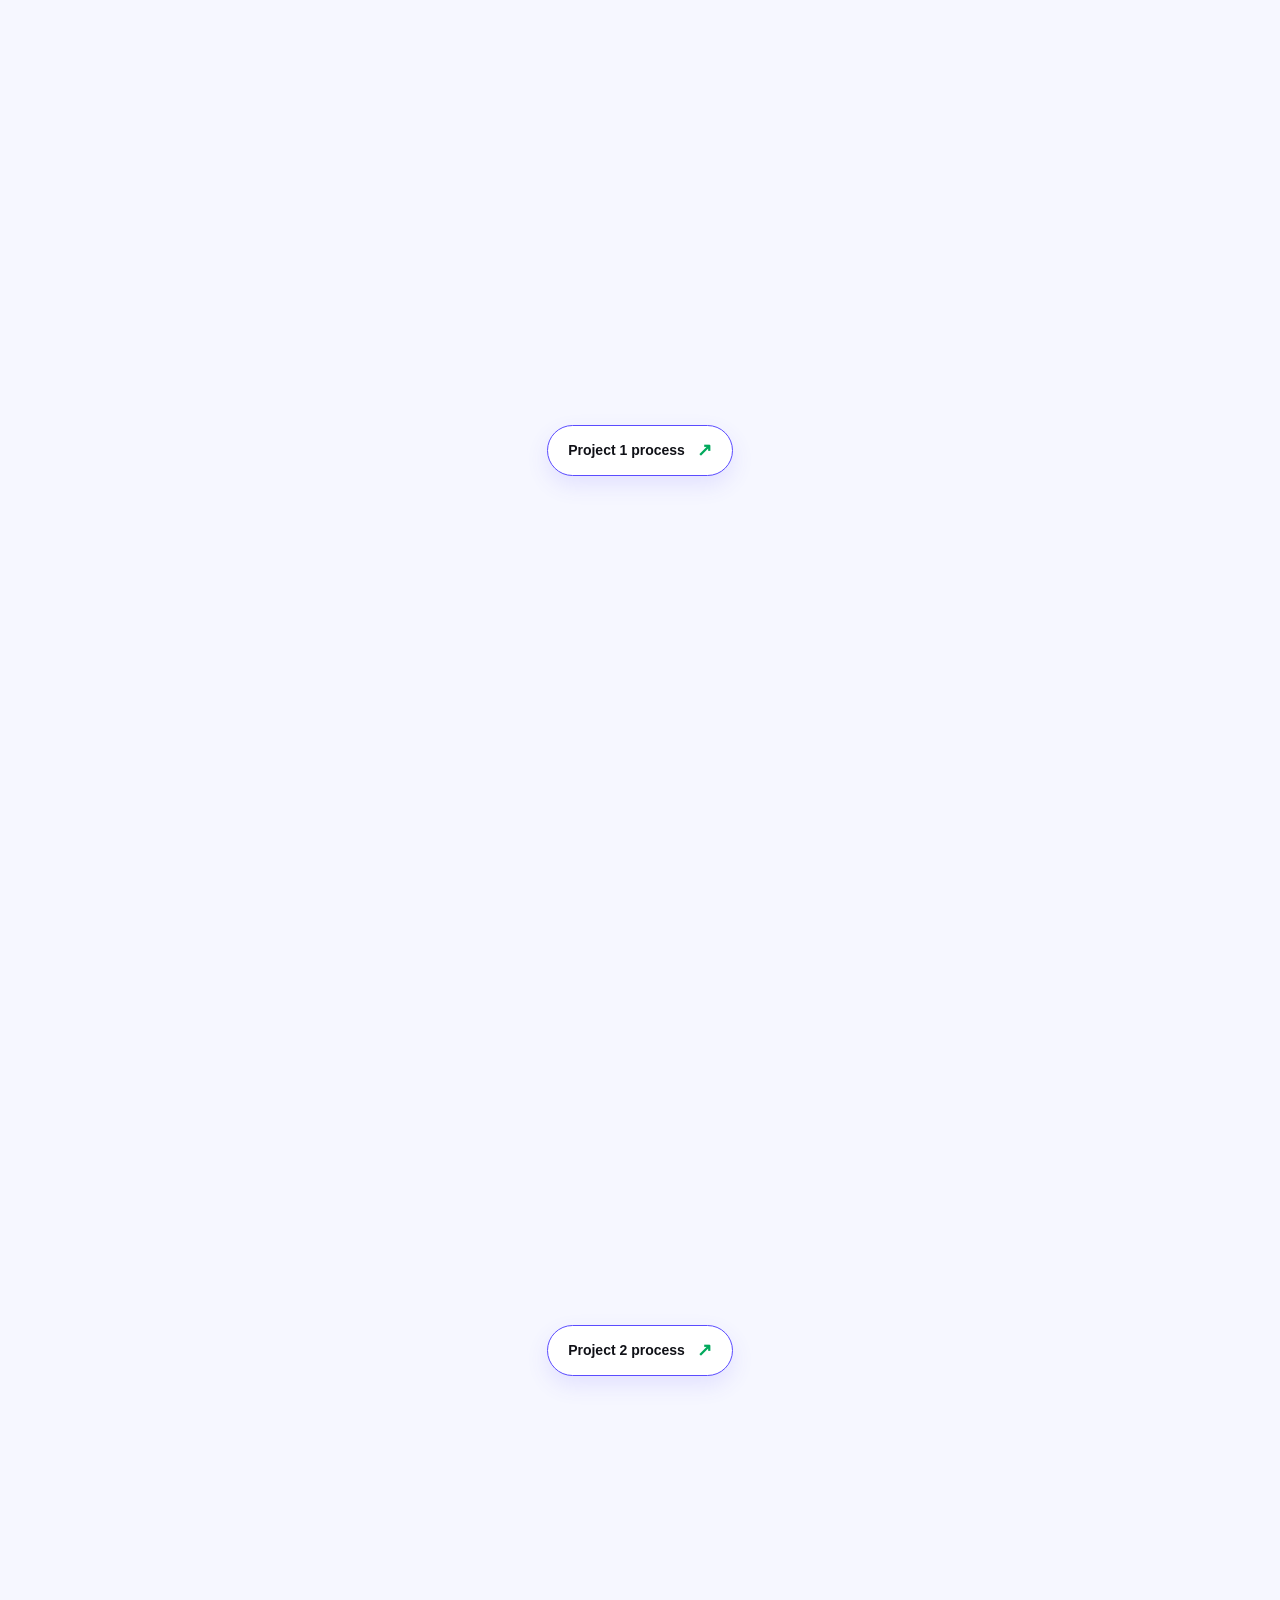
==== commit b43ae6d8: "Add second project gate button to index.html" ====
--- a/index.html
+++ b/index.html
@@ -14,6 +14,9 @@
     <div class="project-gate" role="dialog" aria-labelledby="project-gate-title">
       <button class="gate-button" type="button" data-open-project id="project-gate-title">Project 1 process <span aria-hidden="true">↗</span></button>
     </div>
+    <div class="project-gate" role="dialog" aria-labelledby="project-gate-title">
+      <button class="gate-button" type="button" data-open-project id="project-gate-title">Project 2 process <span aria-hidden="true">↗</span></button>
+    </div>
     <a class="skip-link" href="#main">Skip to content</a>
     <header class="site-header">
       <nav class="nav shell" aria-label="Main navigation">
@@ -49,49 +52,59 @@
         </div>
       </section>
 
-      <section id="research" class="section shell">
-        <div class="section-heading">
-          <div><span class="section-number green">01 · FRAMING THE WORK</span><h2>Deciding what to build:<br>two different processes.</h2></div>
-          <p>Before changing the interface, I compared the work of understanding a service with the work of finding a meaningful opportunity inside it.</p>
+      <section id="research" class="section shell research-section">
+        <div class="section-heading research-heading">
+          <div>
+            <span class="section-number green process-step-label"><b>STEP 01</b><i aria-hidden="true"></i><span>INITIAL PREMISE &amp; TWO STRATEGIES</span></span>
+            <h2>Deciding What to Build: Two Different Processes</h2>
+            <p class="research-intro">My redesign process unfolds in two phases: before and after deciding what to build.</p>
+          </div>
         </div>
         <div class="process-grid">
           <article class="process-card">
-            <div class="card-meta"><span class="step-pill">PROCESS 01</span><span>MARKET RESEARCH</span></div>
-            <h3>Market research</h3>
-            <p>Look at behaviors, competitors, and moments when people move between services to complete one goal.</p>
-            <strong>Research the outside world.</strong>
+            <div class="card-meta"><span class="step-pill">Process (#1)</span><span>Before deciding</span></div>
+            <h3>Market Research</h3>
+            <p><span class="process-quote">“Find which service has bad usability + what users desire for...”</span> Exploring unvarnished friction, missed handoffs, and moments where user expectations collapse.</p>
+            <strong>⌕ &nbsp;Pinpoint user friction and desire</strong>
           </article>
           <article class="process-card">
-            <div class="card-meta"><span class="step-pill">PROCESS 02</span><span>SERVICE DEEP-DIVE</span></div>
-            <h3>Service deep-dive</h3>
-            <p>Study the product’s existing flows, strengths, and friction before proposing a new feature.</p>
-            <strong>Read the system before changing it.</strong>
-          </article>
-          <article class="process-card process-card--mint">
-            <div class="card-meta"><span class="step-pill">03 · THINKING WITH AI</span><span>IDEATION</span></div>
+            <div class="card-meta"><span class="step-pill">Process (#2)</span><span>After narrowing down</span></div>
+            <h3>Service Deep-Dive</h3>
+            <p><span class="process-quote">“Understand existing service + what is bad/lacking + find specific contents for redesign.”</span> Deconstructing edge cases, information gaps, and structural shortcomings.</p>
+            <strong>▣ &nbsp;Define specific feature contents to redesign</strong>
+          </article>
+          <article class="process-card process-card--mint strategy-card">
+            <div class="card-meta"><span class="step-pill">Strategy #1: The mindset shift</span></div>
             <h3>Spend more time brainstorming with AI</h3>
-            <div class="mini-note">A fast thinking partner can make more options visible earlier.</div>
-            <p>AI helped me widen the search, but I still had to decide which direction was worth defending.</p>
-          </article>
-          <article class="process-card">
-            <div class="card-meta"><span class="step-pill">04 · SHAPE THE CHANGE</span><span>UX DIRECTION</span></div>
-            <h3>Change the interface, not the purpose</h3>
-            <div class="mini-note mini-note--blue"><b>Existing service</b><span>Keep what already works.</span><b>New group layer</b><span>Make shared decisions visible.</span></div>
-            <p>The redesign keeps Uber’s familiar jobs intact while making coordination part of the product.</p>
+            <div class="mini-note strategy-quote">“BEFORE: I think it’s easier to build with vibe coding (then before when I had to code)— so I decided to spend more time with brainstorming with AI.”</div>
+            <p>Because vibe coding makes producing code trivial, the real bottleneck shifts to whether you have a clear, distinct, high-value problem worth solving.</p>
+          </article>
+          <article class="process-card strategy-card">
+            <div class="card-meta"><span class="step-pill step-pill--dark">Strategy #2: Scope selection</span></div>
+            <h3>Change UI component VS Adding new feature</h3>
+            <div class="mini-note mini-note--blue scope-note"><span class="scope-old">Change UI component</span><strong>Adding new feature</strong><small>“I think it’s easier (for me) to add new feature with vibecoding...”</small></div>
+            <p>Generating a coherent new capability end-to-end plays to the generative strengths of LLMs more cleanly than pixel-pushing legacy components.</p>
           </article>
         </div>
       </section>
 
       <section id="focus" class="section shell focus-section">
-        <div class="section-heading compact-heading">
-          <div><span class="section-number green">02 · RESEARCH QUESTION</span><h2>“What are the cases where users use two different apps for the same goals?”</h2></div>
-          <p>The question became a filter: find a group moment where Uber could win the decision before a user switches away.</p>
+        <div class="section-heading focus-heading">
+          <div>
+            <span class="section-number green process-step-label"><b>STEP 02</b><i aria-hidden="true"></i><span>MIN'S RESEARCH METHODOLOGY</span></span>
+            <h2>“What are the cases where users use two different apps for the same goals?”</h2>
+            <div class="focus-intro">
+              <p>I've looked at what actions make users move between apps:</p>
+              <p>“I found or did something here, but I need to carry it somewhere else to finish.”</p>
+              <p>This led to 4 distinct exploration lenses.</p>
+            </div>
+          </div>
         </div>
         <div class="focus-grid">
-          <article class="focus-card"><span class="focus-icon">↗</span><span class="focus-label">01 · USER GOAL</span><h3>Goals</h3><p>What outcome is the person actually trying to reach?</p><div class="focus-insight">Same goal, different path.</div></article>
-          <article class="focus-card"><span class="focus-icon">⌁</span><span class="focus-label">02 · BEHAVIOR</span><h3>Actions</h3><p>What do they compare, share, repeat, or abandon?</p><div class="focus-insight">Switching is part of the journey.</div></article>
-          <article class="focus-card"><span class="focus-icon">＋</span><span class="focus-label">03 · SERVICE</span><h3>Services</h3><p>Which products compete at the exact decision moment?</p><div class="focus-insight">The competitor can be one tap away.</div></article>
-          <article class="focus-card"><span class="focus-icon">◌</span><span class="focus-label">04 · EVIDENCE</span><h3>Voice of user</h3><p>What do people say when the current flow makes them coordinate elsewhere?</p><div class="focus-insight">Listen for the workaround.</div></article>
+          <article class="focus-card"><span class="focus-icon">#1</span><span class="focus-label">APPROACH WITH</span><h3>Goals</h3><p>Starting from user intentions: what are users trying to accomplish when they find themselves juggling multiple tools?</p><div class="focus-insight"><b>INQUIRY PROMPT:</b><span>“Can you remember a recent time you switched between apps to plan, compare, or organize?”</span></div></article>
+          <article class="focus-card"><span class="focus-icon">#2</span><span class="focus-label">APPROACH WITH</span><h3>Actions</h3><p>Tracking concrete manual handoffs between interfaces when one service cuts off too soon.</p><div class="focus-insight"><b>CORE FRICTION PATTERN:</b><span>“I found or did something here, but I need to carry it somewhere else to finish.”</span></div></article>
+          <article class="focus-card"><span class="focus-icon">#3</span><span class="focus-label">APPROACH WITH</span><h3>Services</h3><p>Auditing service boundaries: where does an existing product intentionally stop serving the user's ongoing session?</p><div class="focus-insight"><b>AUDIT FOCUS:</b><span>Identifying arbitrary walled gardens and missing native utility links.</span></div></article>
+          <article class="focus-card"><span class="focus-icon">#4</span><span class="focus-label">APPROACH WITH</span><h3>Voice of User</h3><p>Gathering organic user pain directly from public forums, unfiltered complaints, and customer workarounds.</p><div class="focus-insight"><b>SOURCES MINED:</b><span>Raw qualitative threads on Reddit (r/uber) and X (Twitter).</span></div></article>
         </div>
       </section>
 
@@ -183,22 +196,24 @@
 
       <section id="reflection" class="section shell reflection-section">
         <div class="pain-panel">
-          <span class="pain-kicker">07 · AI REFLECTION</span>
+          <span class="pain-kicker">⚠ &nbsp;KEY FRICTION POINT</span>
+          <div class="pain-divider" aria-hidden="true"></div>
           <h2>Pain points when designing with AI:</h2>
-          <p class="pain-lead">“It can generate a prototype faster, but it does not automatically understand which decisions are responsible, useful, or worth defending.”</p>
+          <p class="pain-lead">“UI generation and prototyping felt seamless, but ideation and early discovery were surprisingly difficult.”</p>
+          <p class="pain-sublead">A breakdown of where raw generative prompting struggles during ambiguous, early-stage feature exploration:</p>
           <div class="pain-grid">
-            <article><span>×</span><div><h3>Unclear why a choice appears</h3><p>The output can look finished before the reasoning behind it is clear.</p></div></article>
-            <article><span>×</span><div><h3>Stopping unnecessary additions</h3><p>More screens can feel productive while quietly moving away from the real problem.</p></div></article>
-            <article><span>×</span><div><h3>Defining a good level of detail</h3><p>The prompt needs enough structure to guide the work without closing every possibility.</p></div></article>
-            <article><span>×</span><div><h3>Moving through many versions</h3><p>Iteration only helps when each version has a clear question to answer.</p></div></article>
-          </div>
-          <div class="pain-question"><span>?</span><p>Is the limitation in the model’s creativity, or are we still learning how to guide it toward our vision?</p></div>
+            <article><span>×</span><div><h3>Uncertain Where to Begin</h3><p>Blank-prompt paralysis when opening an open-ended session without clear constraints or an established rubric.</p></div></article>
+            <article><span>×</span><div><h3>Struggling to Steer Toward Strong Answers</h3><p>Guiding the model beyond predictable tropes, surface-level suggestions, and generic patterns.</p></div></article>
+            <article><span>×</span><div><h3>Defining What 'Good Enough' Looks Like</h3><p>When an LLM produces dozens of options in seconds, evaluating them objectively without a clear benchmark is challenging.</p></div></article>
+            <article><span>×</span><div><h3>Filtering Through Mediocre Outputs</h3><p>“The options often feel generic or uninspired, making it frustrating to commit to any of them as a solid foundation.”</p></div></article>
+          </div>
+          <div class="pain-question"><span aria-hidden="true">❞</span><p>“I can sense that the generated output isn't quite right, but it's hard to articulate what the right solution should be.”</p></div>
         </div>
         <div class="reflection-card">
-          <h2>“Are LLMs limited at creative ideation, or are we still mastering how to guide them toward our vision?”</h2>
+          <h2>“Is the LLM bad at ideating, or am I bad at prompting?”</h2>
           <div class="reflection-columns">
-            <div><span>↗</span><p><b>Direction.</b> Set the problem, the constraints, and the evidence before asking for more output.</p></div>
-            <div><span>↗</span><p><b>Ownership.</b> Keep the designer responsible for the choice, the tradeoff, and the reason it matters.</p></div>
+            <div><span>✓</span><p><b>Systematic Task Architecture</b><br>Designing with AI thrives on structured workflows: breaking complex challenges into clear milestones unlocks consistent, high-impact results.</p></div>
+            <div><span>✓</span><p><b>Fluid Multi-Tool Synergy</b><br>Mastering smooth transitions between specialized tools—bridging ChatGPT, Astra, Stitch UI, and AI Studio—creates an effortless, end-to-end creative flow.</p></div>
           </div>
         </div>
       </section>
--- a/style.css
+++ b/style.css
@@ -73,27 +73,51 @@
 .section-heading > p { max-width: 360px; margin: 0 0 6px; color: var(--muted); font-size: 16px; line-height: 1.45; }
 .compact-heading { margin-bottom: 31px; }
 
+.research-heading { display: block; margin-bottom: 31px; }
+.research-heading > div { max-width: none; }
+.process-step-label { display: inline-flex; align-items: center; gap: 11px; }
+.process-step-label b { color: var(--green); }
+.process-step-label i { display: inline-block; width: 44px; height: 1px; background: var(--green-soft); }
+.process-step-label > span { color: #686b78; letter-spacing: .08em; }
+.research-heading h2 { max-width: 980px; margin-top: 13px; font-size: clamp(2.65rem, 5.4vw, 5.2rem); }
+.research-intro { max-width: 760px; margin: 9px 0 0; color: var(--muted); font-size: 17px; line-height: 1.45; }
+
 .process-grid { display: grid; grid-template-columns: 1fr 1fr; gap: 18px; }
-.process-card { min-height: 220px; padding: 25px 27px 24px; border: 1px solid var(--line); border-radius: var(--radius); background: #fff; }
+.process-card { display: flex; min-height: 244px; flex-direction: column; padding: 25px 27px 24px; border: 1px solid var(--line); border-radius: var(--radius); background: #fff; }
 .process-card--mint { background: var(--mint); border-color: #c7eddd; }
 .card-meta { display: flex; align-items: center; justify-content: space-between; gap: 15px; color: #6c6e79; }
 .step-pill { border-color: var(--green-soft); color: var(--green); font-size: 10px; }
 .process-card h3 { margin: 25px 0 10px; font-size: 23px; letter-spacing: -.045em; line-height: 1.05; }
 .process-card p { margin: 0; color: #5c5e68; font-size: 15px; line-height: 1.4; }
-.process-card > strong { display: block; margin-top: 26px; color: var(--green); font-size: 13px; }
+.process-card > strong { display: block; margin-top: auto; padding-top: 25px; color: var(--green); font-size: 13px; letter-spacing: .02em; }
+.process-quote { color: #515461; font-style: italic; }
+.strategy-card { min-height: 252px; }
+.strategy-card .card-meta { justify-content: flex-start; }
+.strategy-card .step-pill { white-space: normal; }
+.step-pill--dark { border-color: #dfe3ef; color: var(--ink); }
 .mini-note { display: grid; grid-template-columns: 1fr 1fr; gap: 6px 12px; margin: 16px 0 12px; padding: 11px 13px; border: 1px solid #dfe5f5; border-radius: 13px; background: #fff; color: #666978; font-size: 12px; }
-.mini-note--blue { grid-template-columns: auto 1fr; background: var(--blue); border-color: #cbdafa; }
-.mini-note--blue b { color: var(--violet); font-size: 11px; }
+.strategy-quote { display: block; line-height: 1.45; }
+.mini-note--blue { grid-template-columns: 1fr auto; align-items: center; background: var(--blue); border-color: #cbdafa; }
+.scope-note .scope-old { color: #666978; text-decoration: line-through; }
+.scope-note strong { color: var(--green); font-size: 12px; }
+.scope-note small { grid-column: 1 / -1; color: #666978; font-size: 12px; font-style: italic; }
 
 .focus-section { padding-top: 135px; }
-.focus-section .section-heading h2 { max-width: 890px; font-size: clamp(2.4rem, 4.5vw, 4.8rem); }
+.focus-heading { display: block; margin-bottom: 31px; }
+.focus-heading > div { max-width: none; }
+.focus-heading h2 { max-width: 1080px; margin-top: 13px; font-size: clamp(2.65rem, 4.5vw, 4.8rem); }
+.focus-intro { max-width: 760px; margin-top: 11px; color: var(--muted); font-size: 16px; line-height: 1.45; }
+.focus-intro p { margin: 0; }
+.focus-intro p:nth-child(2) { color: var(--ink); }
 .focus-grid { display: grid; grid-template-columns: repeat(4, 1fr); gap: 17px; }
-.focus-card { min-height: 286px; padding: 22px 21px 20px; border: 1px solid var(--line); border-radius: var(--radius); background: #fff; }
-.focus-icon { display: grid; place-items: center; width: 30px; height: 30px; border: 1px dashed var(--green-soft); border-radius: 50%; color: var(--green); font-size: 19px; }
-.focus-label { display: block; margin-top: 25px; color: #777a87; font-size: 10px; }
+.focus-card { display: flex; min-height: 320px; flex-direction: column; padding: 22px 21px 20px; border: 1px solid var(--line); border-radius: var(--radius); background: #fff; }
+.focus-icon { display: grid; place-items: center; width: 36px; height: 36px; border: 1px solid var(--green-soft); border-radius: 50%; color: var(--green); font-size: 12px; font-weight: 800; }
+.focus-label { display: block; margin-top: 22px; color: #777a87; font-size: 10px; }
 .focus-card h3 { margin: 9px 0 9px; font-size: 22px; letter-spacing: -.04em; }
-.focus-card p { min-height: 76px; margin: 0; color: #5f626f; font-size: 14px; line-height: 1.42; }
-.focus-insight { margin-top: 17px; padding: 12px; border-radius: 12px; background: var(--lavender); color: #3f4a67; font-size: 12px; font-weight: 700; }
+.focus-card p { min-height: 112px; margin: 0; color: #5f626f; font-size: 14px; line-height: 1.42; }
+.focus-insight { margin-top: auto; padding: 12px; border-radius: 12px; background: var(--lavender); color: #3f4a67; font-size: 12px; line-height: 1.4; }
+.focus-insight b { display: block; margin-bottom: 5px; color: #4d566c; font-size: 10px; letter-spacing: .08em; }
+.focus-insight span { display: block; font-style: italic; }
 
 .table-section { padding-top: 142px; }
 .candidate-table-wrap { overflow-x: auto; border: 1px solid var(--line); border-radius: var(--radius); background: #fff; }
@@ -150,24 +174,27 @@
 .quote-grid p { margin: 0; color: #696c79; font-size: 14px; line-height: 1.4; }
 
 .reflection-section { padding-top: 111px; padding-bottom: 145px; }
-.pain-panel { padding: 34px 41px 35px; border-radius: var(--radius); background: var(--dark); color: #fff; box-shadow: 0 15px 30px rgba(14, 22, 34, .12); }
-.pain-kicker { color: #ff6168; }
-.pain-panel h2 { margin: 24px 0 4px; font-size: 25px; letter-spacing: -.045em; }
-.pain-lead { margin: 0 0 27px; color: #2bd987; font-size: 15px; line-height: 1.4; }
+.pain-panel { padding: 35px 41px 35px; border: 1px solid #24735c; border-radius: var(--radius); background: #111827; color: #fff; box-shadow: 0 15px 30px rgba(14, 22, 34, .12); }
+.pain-kicker { display: inline-flex; align-items: center; padding: 7px 13px; border: 1px solid #7a3444; border-radius: 999px; background: #241b2d; color: #ff737d; font-size: 10px; font-weight: 800; letter-spacing: .12em; }
+.pain-divider { height: 1px; margin: 14px 0 25px; background: #2c3548; }
+.pain-panel h2 { margin: 0 0 3px; font-size: 25px; letter-spacing: -.045em; }
+.pain-lead { margin: 0 0 8px; color: #2bd987; font-size: 15px; font-style: italic; line-height: 1.4; }
+.pain-sublead { margin: 0 0 25px; color: #b9c1d2; font-size: 13px; line-height: 1.4; }
 .pain-grid { display: grid; grid-template-columns: 1fr 1fr; gap: 12px; }
-.pain-grid article { display: flex; gap: 13px; padding: 16px 17px; border: 1px solid #28354a; border-radius: 13px; background: #182334; }
-.pain-grid article > span { color: #ff505a; font-size: 18px; font-weight: 800; }
+.pain-grid article { display: flex; gap: 13px; padding: 16px 17px; border: 1px solid #334054; border-radius: 13px; background: #202b3c; }
+.pain-grid article > span { display: grid; flex: 0 0 27px; place-items: center; width: 27px; height: 27px; border: 1px solid #7a3a49; border-radius: 50%; color: #ff6570; font-size: 17px; font-weight: 800; }
 .pain-grid h3 { margin: 0 0 5px; color: #f5f7ff; font-size: 14px; }
 .pain-grid p { margin: 0; color: #b9c1d2; font-size: 12px; line-height: 1.35; }
-.pain-question { display: flex; gap: 14px; align-items: center; margin-top: 13px; padding: 14px 17px; border: 1px solid #9a3039; border-radius: 13px; color: #fff; }
-.pain-question span { color: #ff6168; font-size: 17px; font-weight: 800; }
-.pain-question p { margin: 0; font-size: 13px; }
-.reflection-card { margin-top: 14px; padding: 38px 41px 30px; border: 1px solid #dce1ef; border-radius: var(--radius); background: var(--lavender); }
+.pain-question { display: flex; gap: 14px; align-items: center; margin-top: 21px; padding: 20px 22px; border: 1px solid #9a3039; border-radius: 13px; background: #26121d; color: #fff; }
+.pain-question span { color: #ff6168; font-size: 20px; font-weight: 800; }
+.pain-question p { margin: 0; font-size: 13px; font-style: italic; }
+.reflection-card { margin-top: 14px; padding: 49px 41px 35px; border: 1px solid #dce1ef; border-radius: var(--radius); background: var(--lavender); }
 .reflection-card h2 { max-width: 720px; margin: 0 0 31px; font-size: clamp(1.9rem, 3.4vw, 3.35rem); letter-spacing: -.06em; line-height: 1.04; }
 .reflection-columns { display: grid; grid-template-columns: 1fr 1fr; gap: 35px; max-width: 820px; padding-top: 20px; border-top: 1px solid #d2d9ed; }
 .reflection-columns > div { display: flex; gap: 10px; }
 .reflection-columns span { color: var(--green); font-weight: 900; }
 .reflection-columns p { margin: 0; color: #5b5f6d; font-size: 14px; line-height: 1.4; }
+.reflection-columns p b { color: var(--ink); }
 
 .footer { padding: 50px 0 65px; background: #e8e9f0; }
 .footer-inner { display: flex; justify-content: space-between; gap: 35px; }
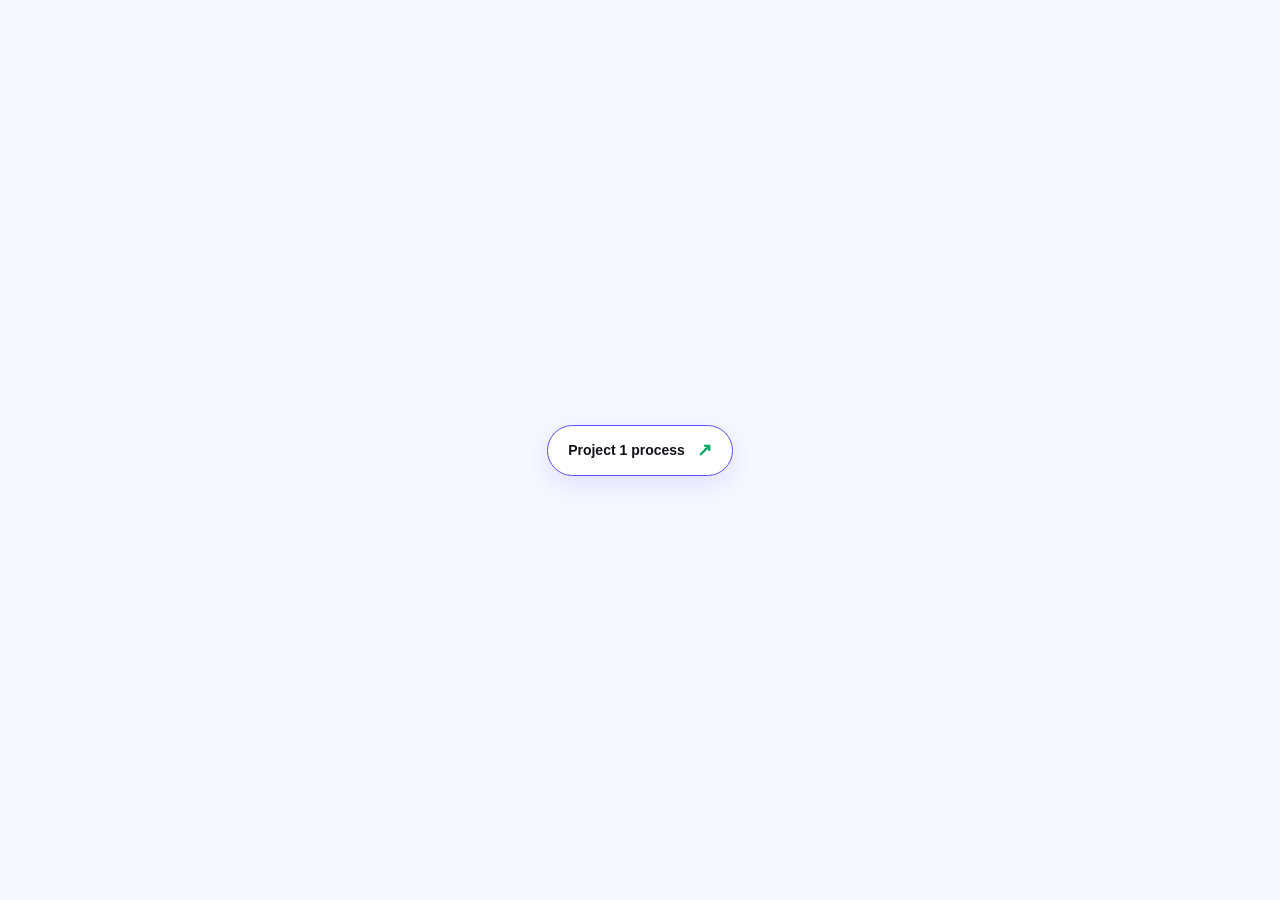
==== commit 0718c41a: "Remove second project gate button Removed the second project gate button from the HTML." ====
--- a/index.html
+++ b/index.html
@@ -14,9 +14,7 @@
     <div class="project-gate" role="dialog" aria-labelledby="project-gate-title">
       <button class="gate-button" type="button" data-open-project id="project-gate-title">Project 1 process <span aria-hidden="true">↗</span></button>
     </div>
-    <div class="project-gate" role="dialog" aria-labelledby="project-gate-title">
-      <button class="gate-button" type="button" data-open-project id="project-gate-title">Project 2 process <span aria-hidden="true">↗</span></button>
-    </div>
+  
     <a class="skip-link" href="#main">Skip to content</a>
     <header class="site-header">
       <nav class="nav shell" aria-label="Main navigation">
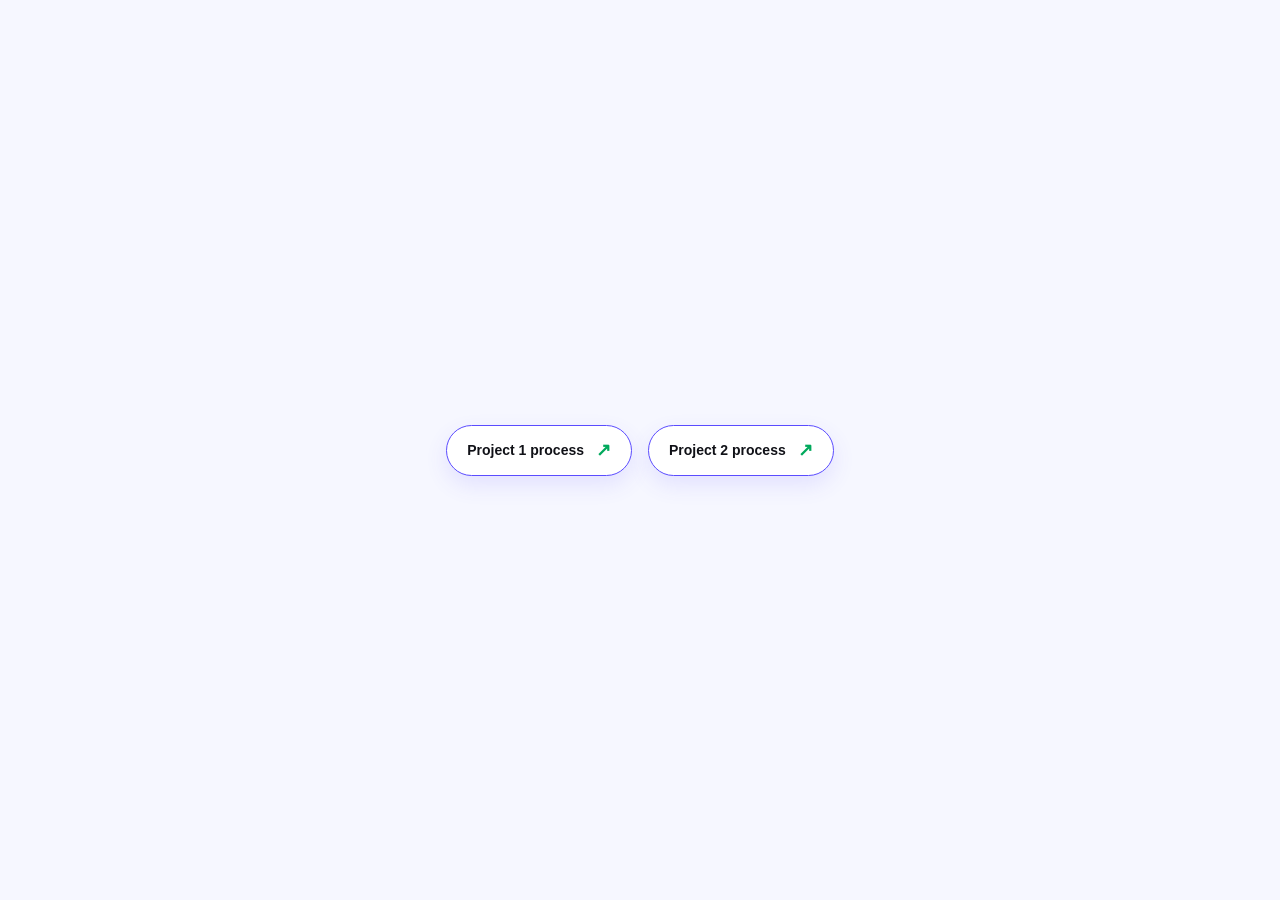
==== commit e2d6be4a: "Add Project 2 presentation and home page entry button" ====
--- a/index.html
+++ b/index.html
@@ -11,8 +11,11 @@
     <script defer src="app.js"></script>
   </head>
   <body class="gate-active">
-    <div class="project-gate" role="dialog" aria-labelledby="project-gate-title">
-      <button class="gate-button" type="button" data-open-project id="project-gate-title">Project 1 process <span aria-hidden="true">↗</span></button>
+    <div class="project-gate" role="dialog" aria-label="Choose a project">
+      <div class="gate-actions">
+        <button class="gate-button" type="button" data-open-project id="project-gate-title">Project 1 process <span aria-hidden="true">↗</span></button>
+        <a class="gate-button" href="project2/index.html">Project 2 process <span aria-hidden="true">↗</span></a>
+      </div>
     </div>
   
     <a class="skip-link" href="#main">Skip to content</a>
--- a/style.css
+++ b/style.css
@@ -27,7 +27,8 @@
 body.gate-active { min-height: 100svh; overflow: hidden; }
 body.gate-active > .site-header, body.gate-active > main, body.gate-active > .footer, body.gate-active > .skip-link { display: none; }
 .project-gate { display: grid; place-items: center; min-height: 100svh; background: var(--paper); }
-.gate-button { display: inline-flex; align-items: center; gap: 12px; padding: 14px 20px; border: 1px solid var(--violet); border-radius: 999px; background: #fff; color: var(--ink); box-shadow: 0 9px 22px rgba(91, 76, 255, .12); font-size: 14px; font-weight: 800; }
+.gate-actions { display: flex; flex-wrap: wrap; justify-content: center; align-items: center; gap: 16px; padding: 24px; }
+.gate-button { text-decoration: none; display: inline-flex; align-items: center; gap: 12px; padding: 14px 20px; border: 1px solid var(--violet); border-radius: 999px; background: #fff; color: var(--ink); box-shadow: 0 9px 22px rgba(91, 76, 255, .12); font-size: 14px; font-weight: 800; }
 .gate-button:hover { background: var(--lavender); transform: translateY(-1px); }
 .gate-button span { color: var(--green); font-size: 18px; line-height: 1; }
 main:focus { outline: none; }
